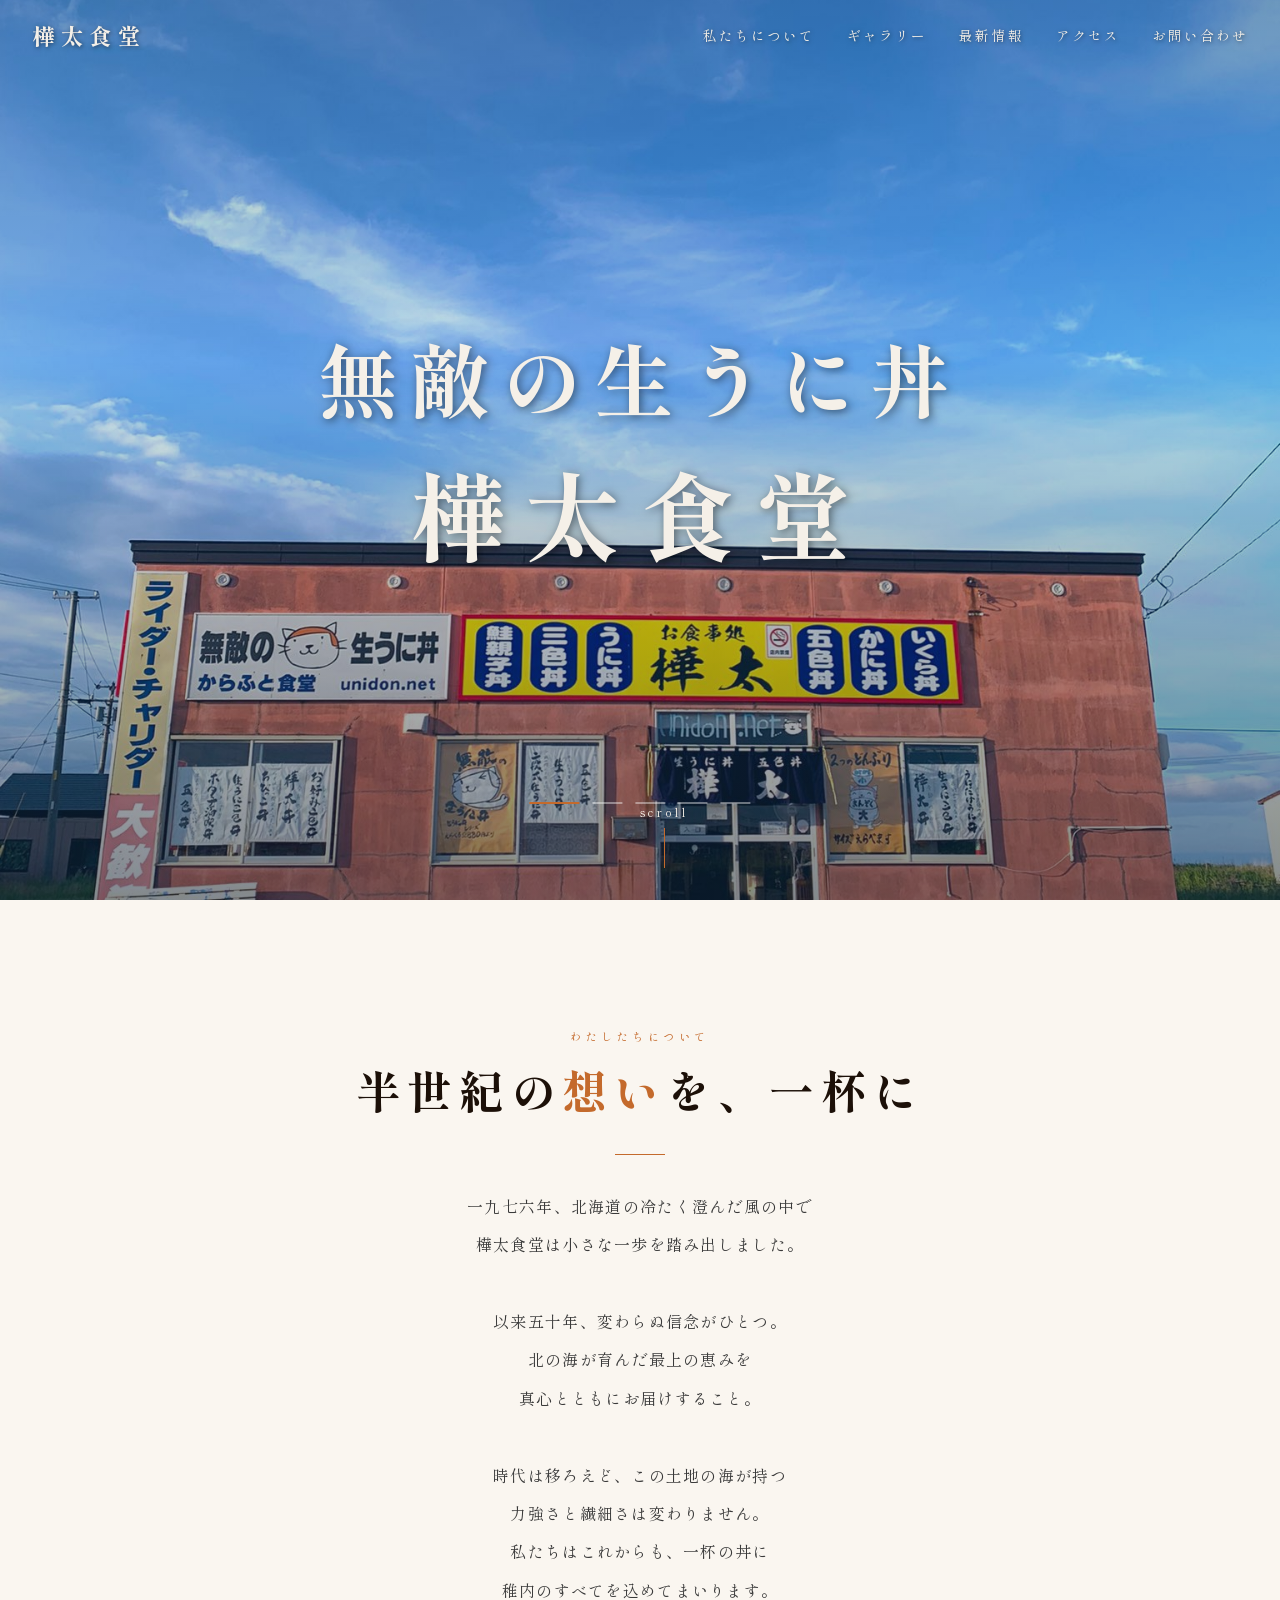
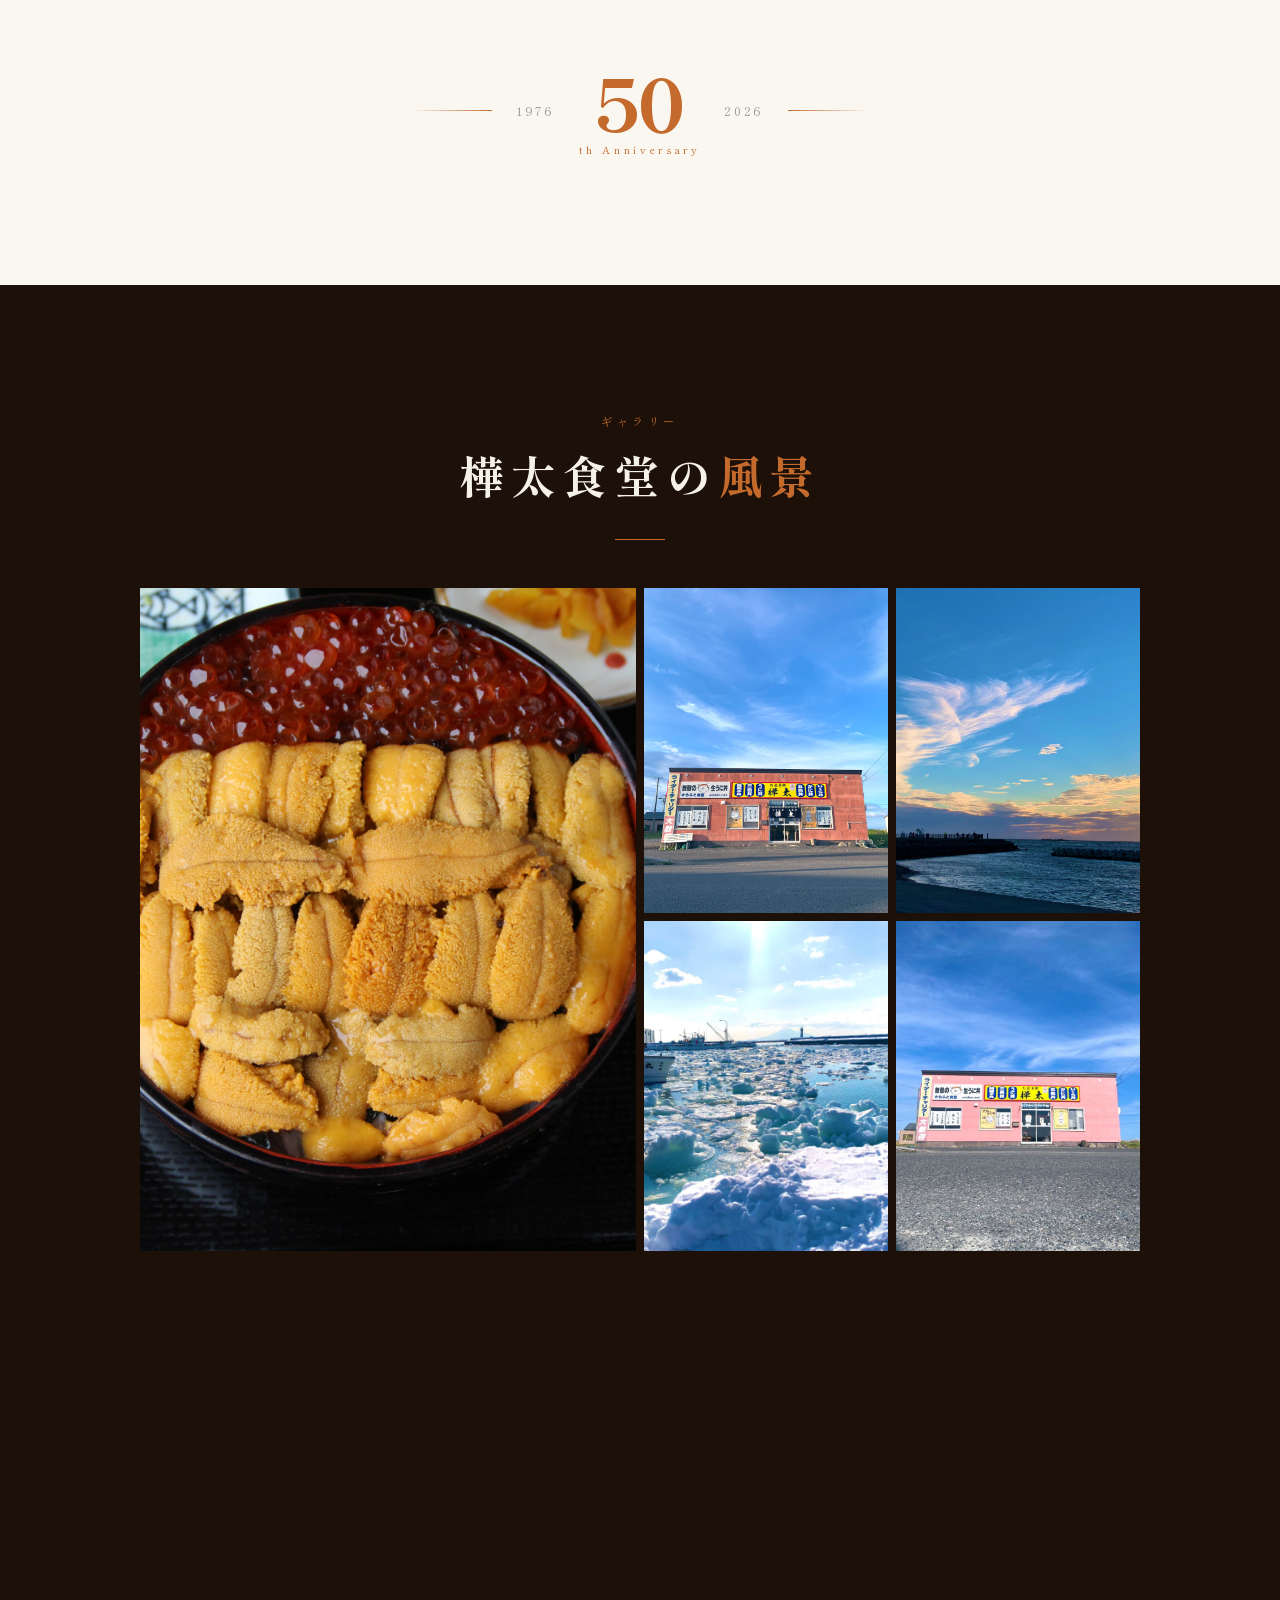
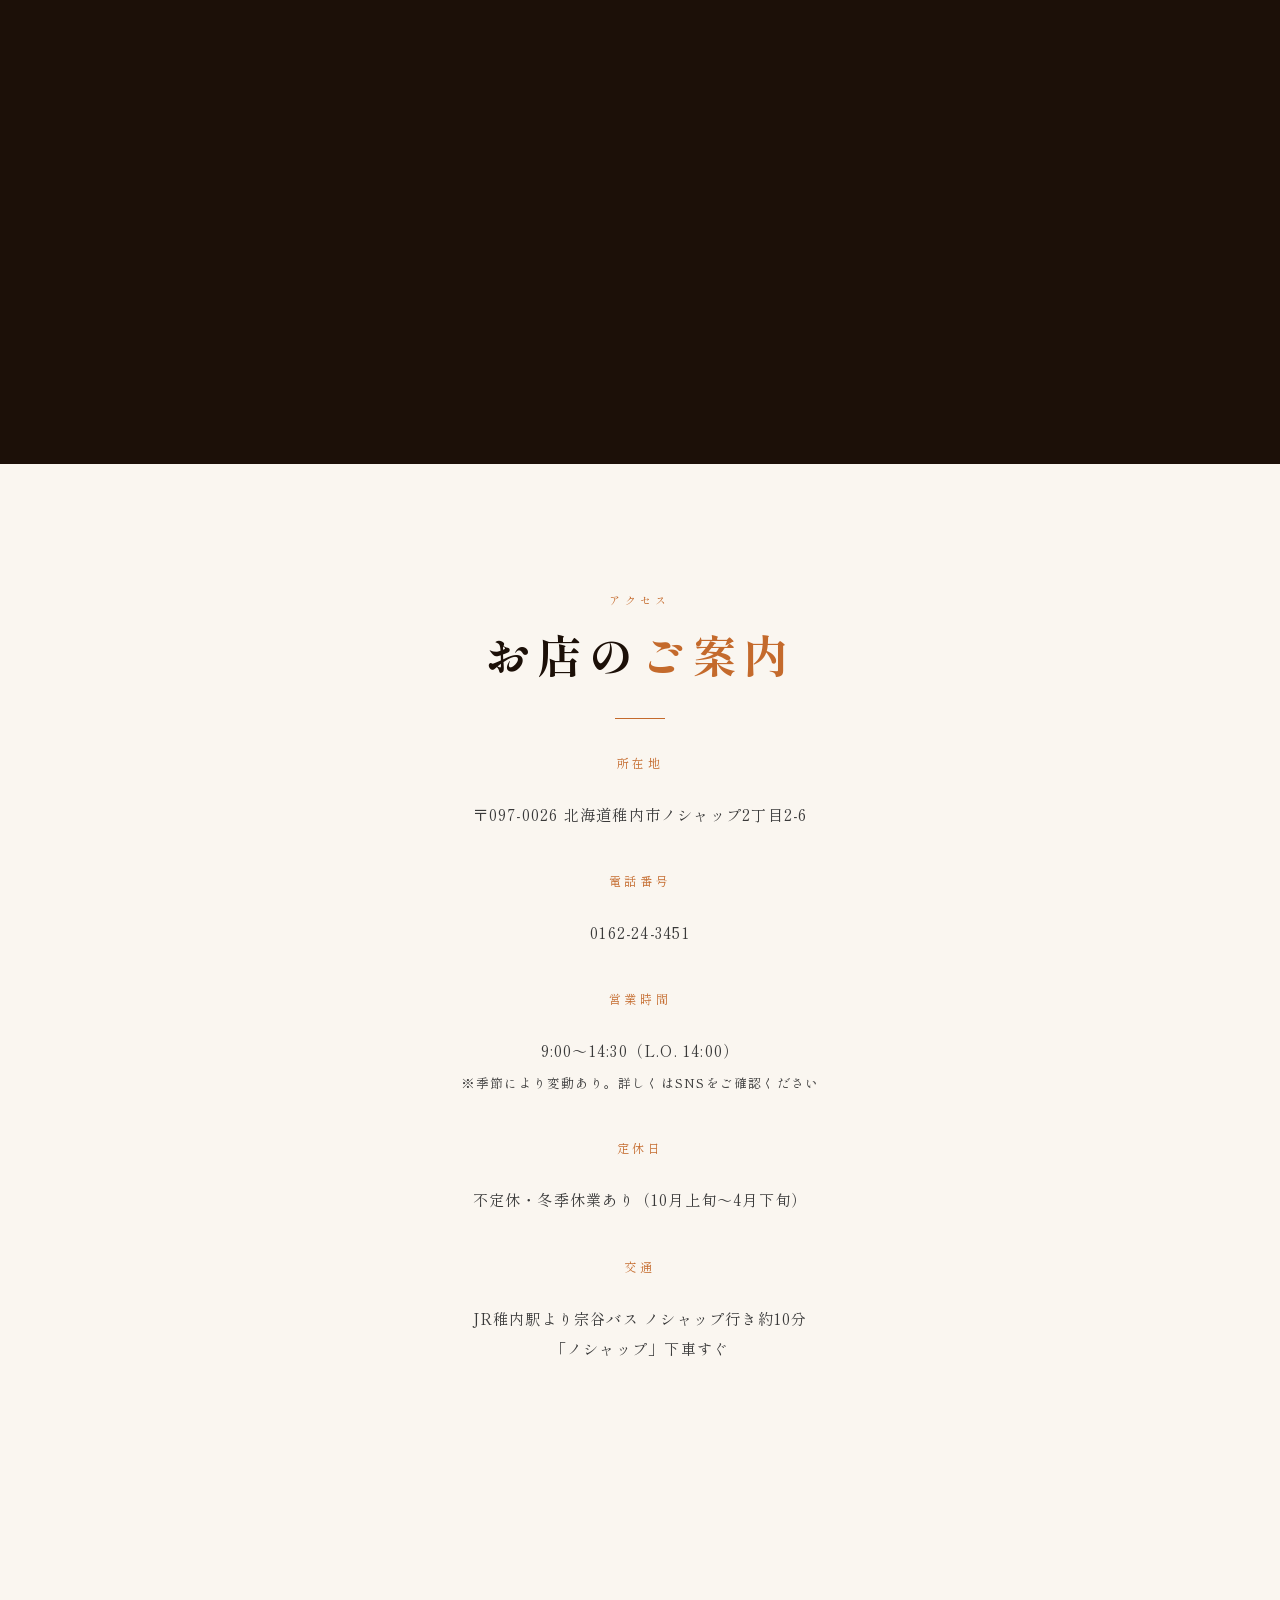
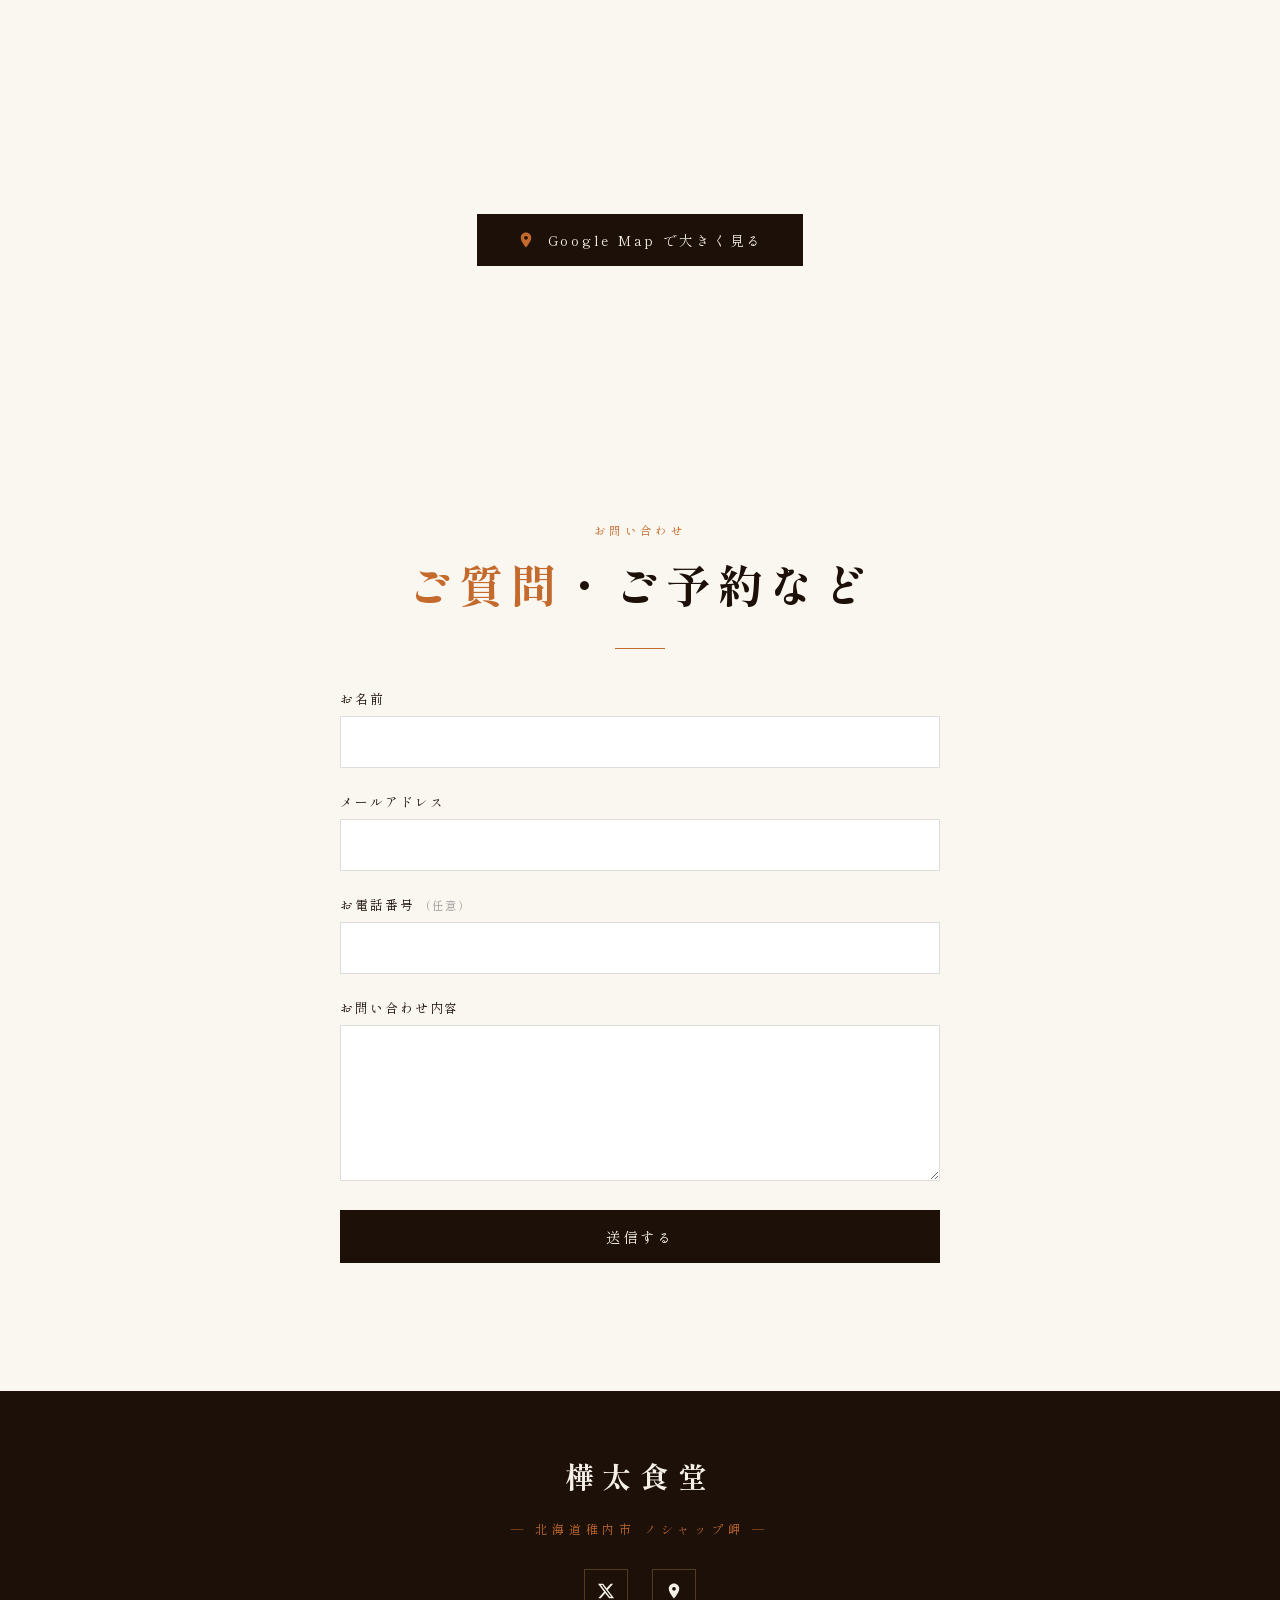
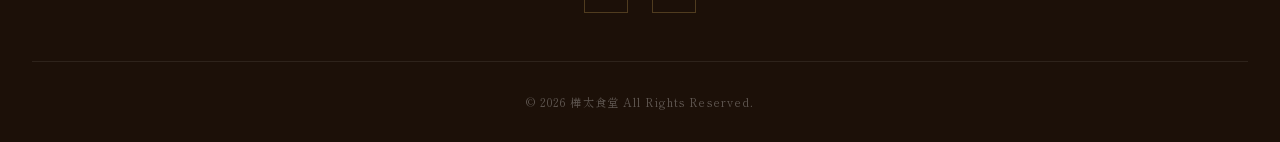
==== unidon.jpプロジェクト/index.html @ 6aa72f04 "Update unidon.jp X follow button and thank you text" ====
<!DOCTYPE html>
<html lang="ja">
<head>
  <!-- Google tag (gtag.js) -->
  <script async src="https://www.googletagmanager.com/gtag/js?id=G-KKCC5715LR"></script>
  <script>
    window.dataLayer = window.dataLayer || [];
    function gtag(){dataLayer.push(arguments);}
    gtag('js', new Date());
    gtag('config', 'G-KKCC5715LR');
  </script>
  <meta charset="UTF-8">
  <meta name="viewport" content="width=device-width, initial-scale=1.0">
  <title>樺太食堂 | 北海道の海鮮丼 - 創業50周年</title>
  <meta name="description" content="北海道・樺太食堂。創業50周年を迎えた海鮮丼の名店。新鮮な北の幸をお届けします。">
  <link rel="preconnect" href="https://fonts.googleapis.com">
  <link rel="preconnect" href="https://fonts.gstatic.com" crossorigin>
  <link href="https://fonts.googleapis.com/css2?family=Noto+Serif+JP:wght@400;700;900&family=Shippori+Mincho:wght@400;700;800&display=swap" rel="stylesheet">
  <style>
    *, *::before, *::after {
      margin: 0;
      padding: 0;
      box-sizing: border-box;
    }

    :root {
      --color-deep: #1c1008;
      --color-navy: #3d2813;
      --color-gold: #c46a2c;
      --color-gold-light: #e0956a;
      --color-white: #f5f0e8;
      --color-cream: #faf6f0;
      --font-serif: 'Shippori Mincho', 'Noto Serif JP', serif;
    }

    html {
      scroll-behavior: smooth;
    }

    body {
      font-family: var(--font-serif);
      background: var(--color-cream);
      color: var(--color-deep);
      overflow-x: hidden;
    }

    /* ── Header ── */
    header {
      position: fixed;
      top: 0;
      left: 0;
      width: 100%;
      z-index: 100;
      padding: 1.2rem 2rem;
      display: flex;
      justify-content: space-between;
      align-items: center;
      transition: background 0.5s, padding 0.5s;
    }

    header.scrolled {
      background: rgba(10, 22, 40, 0.95);
      padding: 0.8rem 2rem;
      backdrop-filter: blur(10px);
    }

    .header-logo {
      font-size: 1.4rem;
      font-weight: 700;
      color: var(--color-white);
      letter-spacing: 0.3em;
      text-shadow: 1px 1px 4px rgba(0,0,0,0.5);
    }

    nav {
      display: flex;
      gap: 2rem;
    }

    nav a {
      color: var(--color-white);
      text-decoration: none;
      font-size: 0.85rem;
      letter-spacing: 0.15em;
      position: relative;
      text-shadow: 1px 1px 4px rgba(0,0,0,0.5);
      transition: color 0.3s;
    }

    nav a::after {
      content: '';
      position: absolute;
      bottom: -4px;
      left: 0;
      width: 0;
      height: 1px;
      background: var(--color-gold);
      transition: width 0.3s;
    }

    nav a:hover::after {
      width: 100%;
    }

    nav a:hover {
      color: var(--color-gold-light);
    }

    /* ── Hero Slider ── */
    .hero {
      position: relative;
      width: 100%;
      height: 100vh;
      overflow: hidden;
    }

    .slider {
      position: absolute;
      inset: 0;
    }

    .slide {
      position: absolute;
      inset: 0;
      opacity: 0;
      transition: opacity 1.5s ease-in-out, transform 8s ease-out;
      transform: scale(1.08);
    }

    .slide.active {
      opacity: 1;
      transform: scale(1);
    }

    .slide img {
      width: 100%;
      height: 100%;
      object-fit: cover;
    }

    .slide-overlay {
      position: absolute;
      inset: 0;
      background: linear-gradient(
        to bottom,
        rgba(10, 22, 40, 0.3) 0%,
        rgba(10, 22, 40, 0.1) 40%,
        rgba(10, 22, 40, 0.5) 100%
      );
    }

    .hero-content {
      position: absolute;
      inset: 0;
      display: flex;
      flex-direction: column;
      justify-content: center;
      align-items: center;
      text-align: center;
      z-index: 10;
      color: var(--color-white);
    }

    .hero-catch {
      font-size: clamp(2.5rem, 7vw, 5rem);
      font-weight: 900;
      letter-spacing: 0.15em;
      color: var(--color-white);
      text-shadow: 2px 2px 10px rgba(0,0,0,0.5);
      margin-bottom: 0.5rem;
      opacity: 0;
      animation: fadeUp 1s 0.5s forwards;
    }

    .hero-title {
      font-size: clamp(3rem, 8vw, 6rem);
      font-weight: 900;
      letter-spacing: 0.2em;
      text-shadow: 2px 2px 10px rgba(0,0,0,0.5);
      opacity: 0;
      animation: fadeUp 1s 0.8s forwards;
    }

    .hero-scroll {
      position: absolute;
      bottom: 2rem;
      left: 50%;
      transform: translateX(-50%);
      z-index: 10;
      display: flex;
      flex-direction: column;
      align-items: center;
      gap: 0.5rem;
      color: var(--color-white);
      font-size: 0.7rem;
      letter-spacing: 0.3em;
      opacity: 0;
      animation: fadeUp 1s 1.5s forwards;
    }

    .hero-scroll .line {
      width: 1px;
      height: 40px;
      background: var(--color-gold);
      animation: scrollLine 2s infinite;
    }

    @keyframes scrollLine {
      0% { transform: scaleY(0); transform-origin: top; }
      50% { transform: scaleY(1); transform-origin: top; }
      51% { transform: scaleY(1); transform-origin: bottom; }
      100% { transform: scaleY(0); transform-origin: bottom; }
    }

    @keyframes fadeUp {
      from { opacity: 0; transform: translateY(20px); }
      to { opacity: 1; transform: translateY(0); }
    }

    /* Slider indicators */
    .slider-indicators {
      position: absolute;
      bottom: 6rem;
      left: 50%;
      transform: translateX(-50%);
      z-index: 10;
      display: flex;
      gap: 0.8rem;
    }

    .slider-indicators button {
      width: 30px;
      height: 2px;
      background: rgba(255,255,255,0.4);
      border: none;
      cursor: pointer;
      transition: background 0.3s, width 0.3s;
    }

    .slider-indicators button.active {
      background: var(--color-gold);
      width: 50px;
    }

    /* ── Sections Common ── */
    section {
      padding: 6rem 2rem;
    }

    .section-label {
      font-size: 0.7rem;
      letter-spacing: 0.4em;
      color: var(--color-gold);
      margin-bottom: 0.8rem;
    }

    .section-title {
      font-size: clamp(1.8rem, 4vw, 2.8rem);
      font-weight: 800;
      letter-spacing: 0.15em;
      margin-bottom: 2rem;
      color: var(--color-deep);
    }

    .section-title .accent {
      color: var(--color-gold);
    }

    .gold-line {
      width: 50px;
      height: 1px;
      background: var(--color-gold);
      margin-bottom: 2rem;
    }

    /* ── About ── */
    .about {
      background: var(--color-cream);
      max-width: 900px;
      margin: 0 auto;
      text-align: center;
      padding: 8rem 2rem;
    }

    .about .gold-line {
      margin: 0 auto 2rem;
    }

    .about-text {
      font-size: 1rem;
      line-height: 2.4;
      color: #3a3a3a;
      letter-spacing: 0.08em;
    }

    .anniversary {
      display: flex;
      align-items: center;
      justify-content: center;
      gap: 1.5rem;
      margin-top: 3.5rem;
    }

    .anniversary-line {
      flex: 1;
      max-width: 80px;
      height: 1px;
      background: linear-gradient(to right, transparent, var(--color-gold));
    }

    .anniversary-line:last-child {
      background: linear-gradient(to left, transparent, var(--color-gold));
    }

    .anniversary-center {
      display: flex;
      flex-direction: column;
      align-items: center;
    }

    .anniversary-number {
      font-size: 4.5rem;
      font-weight: 900;
      color: var(--color-gold);
      line-height: 1;
      letter-spacing: -0.02em;
    }

    .anniversary-label {
      font-size: 0.65rem;
      letter-spacing: 0.35em;
      color: var(--color-gold);
      margin-top: 0.3rem;
    }

    .anniversary-year-start,
    .anniversary-year-end {
      font-size: 0.8rem;
      letter-spacing: 0.2em;
      color: #999;
    }

    /* ── Gallery ── */
    .gallery {
      background: var(--color-deep);
      padding: 8rem 2rem;
    }

    .gallery-header {
      text-align: center;
      max-width: 900px;
      margin: 0 auto 3rem;
    }

    .gallery .section-title {
      color: var(--color-white);
    }

    .gallery .gold-line {
      margin: 0 auto 2rem;
    }

    .gallery-grid {
      display: grid;
      grid-template-columns: repeat(4, 1fr);
      grid-template-rows: auto auto;
      gap: 0.5rem;
      max-width: 1000px;
      margin: 0 auto;
    }

    .gallery-item-large {
      grid-column: span 2;
      grid-row: span 2;
    }

    .gallery-item {
      overflow: hidden;
      position: relative;
    }

    .gallery-item img {
      width: 100%;
      height: 100%;
      object-fit: cover;
      display: block;
      transition: transform 0.6s ease;
    }

    .gallery-item:hover img {
      transform: scale(1.05);
    }

    @media (max-width: 768px) {
      .gallery-grid {
        grid-template-columns: repeat(2, 1fr);
        grid-template-rows: auto;
      }

      .gallery-item-large {
        grid-column: span 2;
        grid-row: span 1;
      }
    }

    /* ── SNS ── */
    .sns {
      background: var(--color-deep);
      color: var(--color-white);
      padding: 8rem 2rem;
    }

    .sns-inner {
      max-width: 600px;
      margin: 0 auto;
      text-align: center;
    }

    .sns .section-title {
      color: var(--color-white);
    }

    .sns .gold-line {
      margin: 0 auto 2rem;
    }

    .sns-text {
      font-size: 0.95rem;
      line-height: 2;
      color: rgba(245, 242, 235, 0.7);
      letter-spacing: 0.08em;
      margin-bottom: 2.5rem;
    }

    .twitter-embed {
      background: var(--color-cream);
      border-radius: 8px;
      padding: 1rem;
      max-width: 550px;
      max-height: 600px;
      overflow-y: auto;
      margin: 0 auto;
      min-height: 200px;
    }

    .twitter-loading {
      display: flex;
      flex-direction: column;
      align-items: center;
      justify-content: center;
      gap: 1rem;
      padding: 3rem 1rem;
      color: #999;
      font-size: 0.8rem;
      letter-spacing: 0.1em;
    }

    .loading-spinner {
      width: 24px;
      height: 24px;
      border: 2px solid #e0e0e0;
      border-top-color: var(--color-gold);
      border-radius: 50%;
      animation: spin 0.8s linear infinite;
    }

    @keyframes spin {
      to { transform: rotate(360deg); }
    }

    .sns-fallback-card {
      display: flex;
      flex-direction: column;
      align-items: center;
      gap: 0.8rem;
      padding: 3rem 2rem;
      text-decoration: none;
      color: var(--color-deep);
      transition: opacity 0.3s;
    }

    .sns-fallback-card:hover {
      opacity: 0.7;
    }

    .sns-fallback-icon svg {
      fill: var(--color-deep);
    }

    .sns-fallback-name {
      font-size: 1.2rem;
      font-weight: 700;
      letter-spacing: 0.1em;
    }

    .sns-fallback-handle {
      font-size: 0.85rem;
      color: var(--color-gold);
    }

    .sns-fallback-cta {
      margin-top: 0.5rem;
      font-size: 0.8rem;
      color: var(--color-gold);
      letter-spacing: 0.1em;
    }

    /* ── Access ── */
    .access {
      background: var(--color-cream);
      max-width: 900px;
      margin: 0 auto;
      text-align: center;
      padding: 8rem 2rem;
    }

    .access .gold-line {
      margin: 0 auto 2rem;
    }

    .access-info {
      display: grid;
      grid-template-columns: 1fr;
      gap: 1.5rem;
      margin-top: 2rem;
      font-size: 0.95rem;
      line-height: 2;
      color: #3a3a3a;
    }

    .access-info dt {
      color: var(--color-gold);
      font-size: 0.75rem;
      letter-spacing: 0.3em;
    }

    .access-info dd {
      margin-bottom: 1rem;
      letter-spacing: 0.08em;
    }

    .map-embed {
      margin-top: 2.5rem;
      max-width: 600px;
      margin-left: auto;
      margin-right: auto;
    }

    .map-button {
      display: inline-flex;
      align-items: center;
      gap: 0.8rem;
      margin-top: 2.5rem;
      padding: 1rem 2.5rem;
      background: var(--color-deep);
      color: var(--color-white);
      text-decoration: none;
      font-family: var(--font-serif);
      font-size: 0.85rem;
      letter-spacing: 0.2em;
      transition: background 0.3s, transform 0.3s;
    }

    .map-button:hover {
      background: var(--color-navy);
      transform: translateY(-2px);
    }

    /* ── Contact ── */
    .contact {
      background: var(--color-cream);
      padding: 8rem 2rem;
    }

    .contact-inner {
      max-width: 600px;
      margin: 0 auto;
      text-align: center;
    }

    .contact .gold-line {
      margin: 0 auto 2.5rem;
    }

    .thankyou-banner {
      display: none;
      margin-bottom: 2rem;
      padding: 1.2rem 1rem;
      background: #fff7e9;
      border: 1px solid #f3cf8c;
      color: #5a3a10;
      font-size: 0.9rem;
      line-height: 1.8;
      letter-spacing: 0.05em;
    }

    .thankyou-banner.visible {
      display: block;
    }

    .contact-form {
      text-align: left;
    }

    .form-group {
      margin-bottom: 1.5rem;
    }

    .form-group label {
      display: block;
      font-size: 0.8rem;
      letter-spacing: 0.15em;
      color: var(--color-deep);
      margin-bottom: 0.5rem;
    }

    .form-group .optional {
      font-size: 0.7rem;
      color: #999;
      margin-left: 0.3rem;
    }

    .form-group input,
    .form-group textarea {
      width: 100%;
      padding: 0.9rem 1rem;
      font-family: var(--font-serif);
      font-size: 0.9rem;
      border: 1px solid #ddd;
      background: #fff;
      color: var(--color-deep);
      transition: border-color 0.3s;
      letter-spacing: 0.05em;
    }

    .form-group input:focus,
    .form-group textarea:focus {
      outline: none;
      border-color: var(--color-gold);
    }

    .form-group textarea {
      resize: vertical;
    }

    .form-submit {
      display: block;
      width: 100%;
      padding: 1rem;
      margin-top: 0.5rem;
      background: var(--color-deep);
      color: var(--color-white);
      border: none;
      font-family: var(--font-serif);
      font-size: 0.9rem;
      letter-spacing: 0.2em;
      cursor: pointer;
      transition: background 0.3s, transform 0.3s;
    }

    .form-submit:hover {
      background: var(--color-navy);
      transform: translateY(-2px);
    }

    .map-button svg {
      width: 18px;
      height: 18px;
      fill: var(--color-gold);
    }

    /* ── Footer ── */
    footer {
      background: var(--color-deep);
      color: var(--color-white);
      padding: 4rem 2rem 2rem;
      text-align: center;
    }

    .footer-logo {
      font-size: 1.8rem;
      font-weight: 900;
      letter-spacing: 0.3em;
      margin-bottom: 1.5rem;
    }

    .footer-tagline {
      font-size: 0.75rem;
      color: var(--color-gold);
      letter-spacing: 0.4em;
      margin-bottom: 2rem;
    }

    .footer-social {
      display: flex;
      justify-content: center;
      gap: 1.5rem;
      margin-bottom: 3rem;
    }

    .footer-social a {
      display: flex;
      align-items: center;
      justify-content: center;
      width: 44px;
      height: 44px;
      border: 1px solid rgba(197, 162, 85, 0.3);
      color: var(--color-white);
      text-decoration: none;
      transition: border-color 0.3s, background 0.3s;
    }

    .footer-social a:hover {
      border-color: var(--color-gold);
      background: rgba(197, 162, 85, 0.1);
    }

    .footer-social a svg {
      width: 18px;
      height: 18px;
      fill: var(--color-white);
    }

    .footer-bottom {
      padding-top: 2rem;
      border-top: 1px solid rgba(255,255,255,0.08);
      font-size: 0.7rem;
      color: rgba(255,255,255,0.3);
      letter-spacing: 0.1em;
    }

    /* ── Scroll Animations ── */
    .reveal {
      opacity: 0;
      transform: translateY(30px);
      transition: opacity 0.8s, transform 0.8s;
    }

    .reveal.visible {
      opacity: 1;
      transform: translateY(0);
    }

    /* ── Responsive ── */
    @media (max-width: 768px) {
      header {
        padding: 1rem;
      }

      nav {
        gap: 1rem;
      }

      nav a {
        font-size: 0.75rem;
      }

      .header-logo {
        font-size: 1rem;
      }

      section {
        padding: 4rem 1.5rem;
      }

      .about, .access {
        padding: 5rem 1.5rem;
      }

      .philosophy-features {
        grid-template-columns: 1fr;
      }

      .anniversary {
        gap: 1rem;
      }

      .anniversary-number {
        font-size: 3.5rem;
      }

      .anniversary-line {
        max-width: 40px;
      }
    }
  </style>
</head>
<body>

  <!-- Header -->
  <header id="header">
    <div class="header-logo">樺太食堂</div>
    <nav>
      <a href="#about">私たちについて</a>
      <a href="#gallery">ギャラリー</a>
      <a href="#sns">最新情報</a>
      <a href="#access">アクセス</a>
      <a href="#contact">お問い合わせ</a>
    </nav>
  </header>

  <!-- Hero Slider -->
  <section class="hero" id="top">
    <div class="slider" id="slider">
      <div class="slide active">
        <img src="images/GYNGeQLakAMuPA7.jpeg" alt="樺太食堂 外観">
        <div class="slide-overlay"></div>
      </div>
      <div class="slide">
        <img src="images/IMG_2449.JPG" alt="うにいくら丼">
        <div class="slide-overlay"></div>
      </div>
      <div class="slide">
        <img src="images/FpoilsfaIAAhc6d.jpeg" alt="北海道の港 流氷">
        <div class="slide-overlay"></div>
      </div>
      <div class="slide">
        <img src="images/GXMLRFraEAAdRz7.jpeg" alt="利尻富士と夕焼けの海">
        <div class="slide-overlay"></div>
      </div>
      <div class="slide">
        <img src="images/S__8282147.jpg" alt="樺太食堂 外観">
        <div class="slide-overlay"></div>
      </div>
    </div>

    <div class="hero-content">
      <p class="hero-catch">無敵の生うに丼</p>
      <h1 class="hero-title">樺太食堂</h1>
    </div>

    <div class="slider-indicators" id="indicators">
      <button class="active" data-index="0"></button>
      <button data-index="1"></button>
      <button data-index="2"></button>
      <button data-index="3"></button>
      <button data-index="4"></button>
    </div>

    <div class="hero-scroll">
      <span>scroll</span>
      <div class="line"></div>
    </div>
  </section>

  <!-- About -->
  <section class="about" id="about">
    <div class="reveal">
      <p class="section-label">わたしたちについて</p>
      <h2 class="section-title">半世紀の<span class="accent">想い</span>を、一杯に</h2>
      <div class="gold-line"></div>
      <p class="about-text">
        一九七六年、北海道の冷たく澄んだ風の中で<br>
        樺太食堂は小さな一歩を踏み出しました。<br><br>
        以来五十年、変わらぬ信念がひとつ。<br>
        北の海が育んだ最上の恵みを<br>
        真心とともにお届けすること。<br><br>
        時代は移ろえど、この土地の海が持つ<br>
        力強さと繊細さは変わりません。<br>
        私たちはこれからも、一杯の丼に<br>
        稚内のすべてを込めてまいります。
      </p>
      <div class="anniversary">
        <div class="anniversary-line"></div>
        <span class="anniversary-year-start">1976</span>
        <div class="anniversary-center">
          <span class="anniversary-number">50</span>
          <span class="anniversary-label">th Anniversary</span>
        </div>
        <span class="anniversary-year-end">2026</span>
        <div class="anniversary-line"></div>
      </div>
    </div>
  </section>

  <!-- Gallery -->
  <section class="gallery" id="gallery">
    <div class="reveal">
      <div class="gallery-header">
        <p class="section-label">ギャラリー</p>
        <h2 class="section-title">樺太食堂の<span class="accent">風景</span></h2>
        <div class="gold-line"></div>
      </div>
      <div class="gallery-grid">
        <div class="gallery-item gallery-item-large">
          <img src="images/IMG_2449.JPG" alt="うにいくら丼" loading="lazy">
        </div>
        <div class="gallery-item">
          <img src="images/GYNGeQLakAMuPA7.jpeg" alt="樺太食堂 外観" loading="lazy">
        </div>
        <div class="gallery-item">
          <img src="images/GXMLRFraEAAdRz7.jpeg" alt="ノシャップ岬の夕焼け" loading="lazy">
        </div>
        <div class="gallery-item">
          <img src="images/FpoilsfaIAAhc6d.jpeg" alt="流氷の港" loading="lazy">
        </div>
        <div class="gallery-item">
          <img src="images/S__8282147.jpg" alt="樺太食堂 外観" loading="lazy">
        </div>
      </div>
    </div>
  </section>

  <!-- SNS -->
  <section class="sns" id="sns">
    <div class="sns-inner reveal">
      <p class="section-label">お知らせ</p>
      <h2 class="section-title">最新<span class="accent">情報</span></h2>
      <div class="gold-line"></div>
      <p class="sns-text">営業日や仕入れ状況など、最新のお知らせはこちらから。</p>
      <div class="twitter-embed" id="twitter-container">
        <a href="https://twitter.com/x?ref_src=twsrc%5Etfw"
           class="twitter-follow-button"
           data-show-count="false">
          Follow @x
        </a>
      </div>
    </div>
  </section>

  <!-- Access -->
  <section class="access" id="access">
    <div class="reveal">
      <p class="section-label">アクセス</p>
      <h2 class="section-title">お店の<span class="accent">ご案内</span></h2>
      <div class="gold-line"></div>
      <dl class="access-info">
        <dt>所在地</dt>
        <dd>〒097-0026 北海道稚内市ノシャップ2丁目2-6</dd>
        <dt>電話番号</dt>
        <dd>0162-24-3451</dd>
        <dt>営業時間</dt>
        <dd>9:00〜14:30（L.O. 14:00）<br><small>※季節により変動あり。詳しくはSNSをご確認ください</small></dd>
        <dt>定休日</dt>
        <dd>不定休・冬季休業あり（10月上旬〜4月下旬）</dd>
        <dt>交通</dt>
        <dd>JR稚内駅より宗谷バス ノシャップ行き約10分<br>「ノシャップ」下車すぐ</dd>
      </dl>
      <div class="map-embed">
        <iframe
          src="https://www.google.com/maps/embed?pb=!1m18!1m12!1m3!1d2843.5!2d141.6439039!3d45.4481739!2m3!1f0!2f0!3f0!3m2!1i1024!2i768!4f13.1!3m3!1m2!1s0x5f103d17a6c8deed%3A0x6f445058495481d3!2z5qi95aSq6aOf5aCC!5e0!3m2!1sja!2sjp!4v1700000000000!5m2!1sja!2sjp"
          width="100%"
          height="350"
          style="border:0; border-radius: 4px;"
          allowfullscreen=""
          loading="lazy"
          referrerpolicy="no-referrer-when-downgrade">
        </iframe>
      </div>
      <a href="https://www.google.co.jp/maps/place/%E6%A8%BA%E5%A4%AA%E9%A3%9F%E5%A0%82/@45.4481739,141.6439039,17z/data=!3m1!4b1!4m5!3m4!1s0x5f103d17a6c8deed:0x6f445058495481d3!8m2!3d45.4481702!4d141.6460979" target="_blank" rel="noopener noreferrer" class="map-button">
        <svg viewBox="0 0 24 24"><path d="M12 2C8.13 2 5 5.13 5 9c0 5.25 7 13 7 13s7-7.75 7-13c0-3.87-3.13-7-7-7zm0 9.5c-1.38 0-2.5-1.12-2.5-2.5s1.12-2.5 2.5-2.5 2.5 1.12 2.5 2.5-1.12 2.5-2.5 2.5z"/></svg>
        Google Map で大きく見る
      </a>
    </div>
  </section>

  <!-- Contact -->
  <section class="contact" id="contact">
    <div class="contact-inner reveal">
      <p class="section-label">お問い合わせ</p>
      <h2 class="section-title"><span class="accent">ご質問</span>・ご予約など</h2>
      <div class="gold-line"></div>
      <div id="thankyou-banner" class="thankyou-banner">
        お問い合わせありがとうございます。<br>
        内容を確認のうえ、数日以内に折り返しご連絡させていただきます。
      </div>
      <form action="https://formsubmit.co/25626c19aad6fff2bf638255290236c3" method="POST" class="contact-form">
        <!-- Formsubmit settings -->
        <input type="hidden" name="_cc" value="karafuto.info@unidon.jp">
        <input type="hidden" name="_subject" value="【樺太食堂HP】お問い合わせがありました">
        <input type="hidden" name="_captcha" value="true">
        <input type="hidden" name="_template" value="table">
        <input type="text" name="_honey" style="display:none">
        <input type="hidden" name="_next" value="https://unidon.jp/?sent=1">

        <div class="form-group">
          <label for="name">お名前</label>
          <input type="text" id="name" name="お名前" required>
        </div>
        <div class="form-group">
          <label for="email">メールアドレス</label>
          <input type="email" id="email" name="メールアドレス" required>
        </div>
        <div class="form-group">
          <label for="tel">お電話番号<span class="optional">（任意）</span></label>
          <input type="tel" id="tel" name="電話番号">
        </div>
        <div class="form-group">
          <label for="message">お問い合わせ内容</label>
          <textarea id="message" name="お問い合わせ内容" rows="6" required></textarea>
        </div>
        <button type="submit" class="form-submit">送信する</button>
      </form>
    </div>
  </section>

  <!-- Footer -->
  <footer>
    <div class="footer-logo">樺太食堂</div>
    <p class="footer-tagline">— 北海道稚内市 ノシャップ岬 —</p>
    <div class="footer-social">
      <!-- X (Twitter) -->
      <a href="https://x.com/karafuto_" target="_blank" rel="noopener noreferrer" aria-label="X (Twitter)">
        <svg viewBox="0 0 24 24"><path d="M18.244 2.25h3.308l-7.227 8.26 8.502 11.24H16.17l-5.214-6.817L4.99 21.75H1.68l7.73-8.835L1.254 2.25H8.08l4.713 6.231zm-1.161 17.52h1.833L7.084 4.126H5.117z"/></svg>
      </a>
      <!-- Google Maps -->
      <a href="https://www.google.co.jp/maps/place/%E6%A8%BA%E5%A4%AA%E9%A3%9F%E5%A0%82/@45.4481739,141.6439039,17z/data=!3m1!4b1!4m5!3m4!1s0x5f103d17a6c8deed:0x6f445058495481d3!8m2!3d45.4481702!4d141.6460979" target="_blank" rel="noopener noreferrer" aria-label="Google Maps">
        <svg viewBox="0 0 24 24"><path d="M12 2C8.13 2 5 5.13 5 9c0 5.25 7 13 7 13s7-7.75 7-13c0-3.87-3.13-7-7-7zm0 9.5c-1.38 0-2.5-1.12-2.5-2.5s1.12-2.5 2.5-2.5 2.5 1.12 2.5 2.5-1.12 2.5-2.5 2.5z"/></svg>
      </a>
    </div>
    <div class="footer-bottom">
      <p>&copy; 2026 樺太食堂 All Rights Reserved.</p>
    </div>
  </footer>

  <script async src="https://platform.twitter.com/widgets.js" charset="utf-8"></script>
  <script>
    // ── Twitter Widget with retry ──
    (function() {
      var maxRetries = 3;
      var attempt = 0;
      var fallback = document.getElementById('twitter-fallback');
      var loading = document.getElementById('twitter-loading');
      var container = document.getElementById('twitter-container');

      function hideLoading() {
        if (loading) loading.style.display = 'none';
      }

      function checkLoaded() {
        attempt++;
        var iframe = container.querySelector('iframe.twitter-timeline');
        if (iframe) {
          hideLoading();
          return;
        }
        if (attempt >= maxRetries) {
          hideLoading();
          if (fallback) fallback.style.display = 'block';
          var link = container.querySelector('a.twitter-timeline');
          if (link) link.style.display = 'none';
          return;
        }
        if (window.twttr && twttr.widgets) {
          twttr.widgets.load(container);
        }
        setTimeout(checkLoaded, 3000);
      }

      setTimeout(checkLoaded, 4000);
    })();

    // ── Slider ──
    const slides = document.querySelectorAll('.slide');
    const indicators = document.querySelectorAll('#indicators button');
    let current = 0;
    let interval;

    function goToSlide(index) {
      slides[current].classList.remove('active');
      indicators[current].classList.remove('active');
      current = index;
      slides[current].classList.add('active');
      indicators[current].classList.add('active');
    }

    function nextSlide() {
      goToSlide((current + 1) % slides.length);
    }

    function startAutoplay() {
      interval = setInterval(nextSlide, 5000);
    }

    indicators.forEach(btn => {
      btn.addEventListener('click', () => {
        clearInterval(interval);
        goToSlide(parseInt(btn.dataset.index));
        startAutoplay();
      });
    });

    startAutoplay();

    // ── Header scroll effect ──
    const header = document.getElementById('header');
    window.addEventListener('scroll', () => {
      if (window.scrollY > 80) {
        header.classList.add('scrolled');
      } else {
        header.classList.remove('scrolled');
      }
    });

    // ── Scroll reveal ──
    const reveals = document.querySelectorAll('.reveal');
    const observer = new IntersectionObserver((entries) => {
      entries.forEach(entry => {
        if (entry.isIntersecting) {
          entry.target.classList.add('visible');
        }
      });
    }, { threshold: 0.15 });

    reveals.forEach(el => observer.observe(el));

    // ── Show thank you banner when redirected after form submission ──
    (function() {
      try {
        var params = new URLSearchParams(window.location.search || "");
        if (params.get('sent') === '1') {
          var banner = document.getElementById('thankyou-banner');
          if (banner) {
            banner.classList.add('visible');
          }
          var contactSection = document.getElementById('contact');
          if (contactSection) {
            contactSection.scrollIntoView({ behavior: 'smooth' });
          }
        }
      } catch (e) {
        // fail silently
      }
    })();
  </script>

</body>
</html>
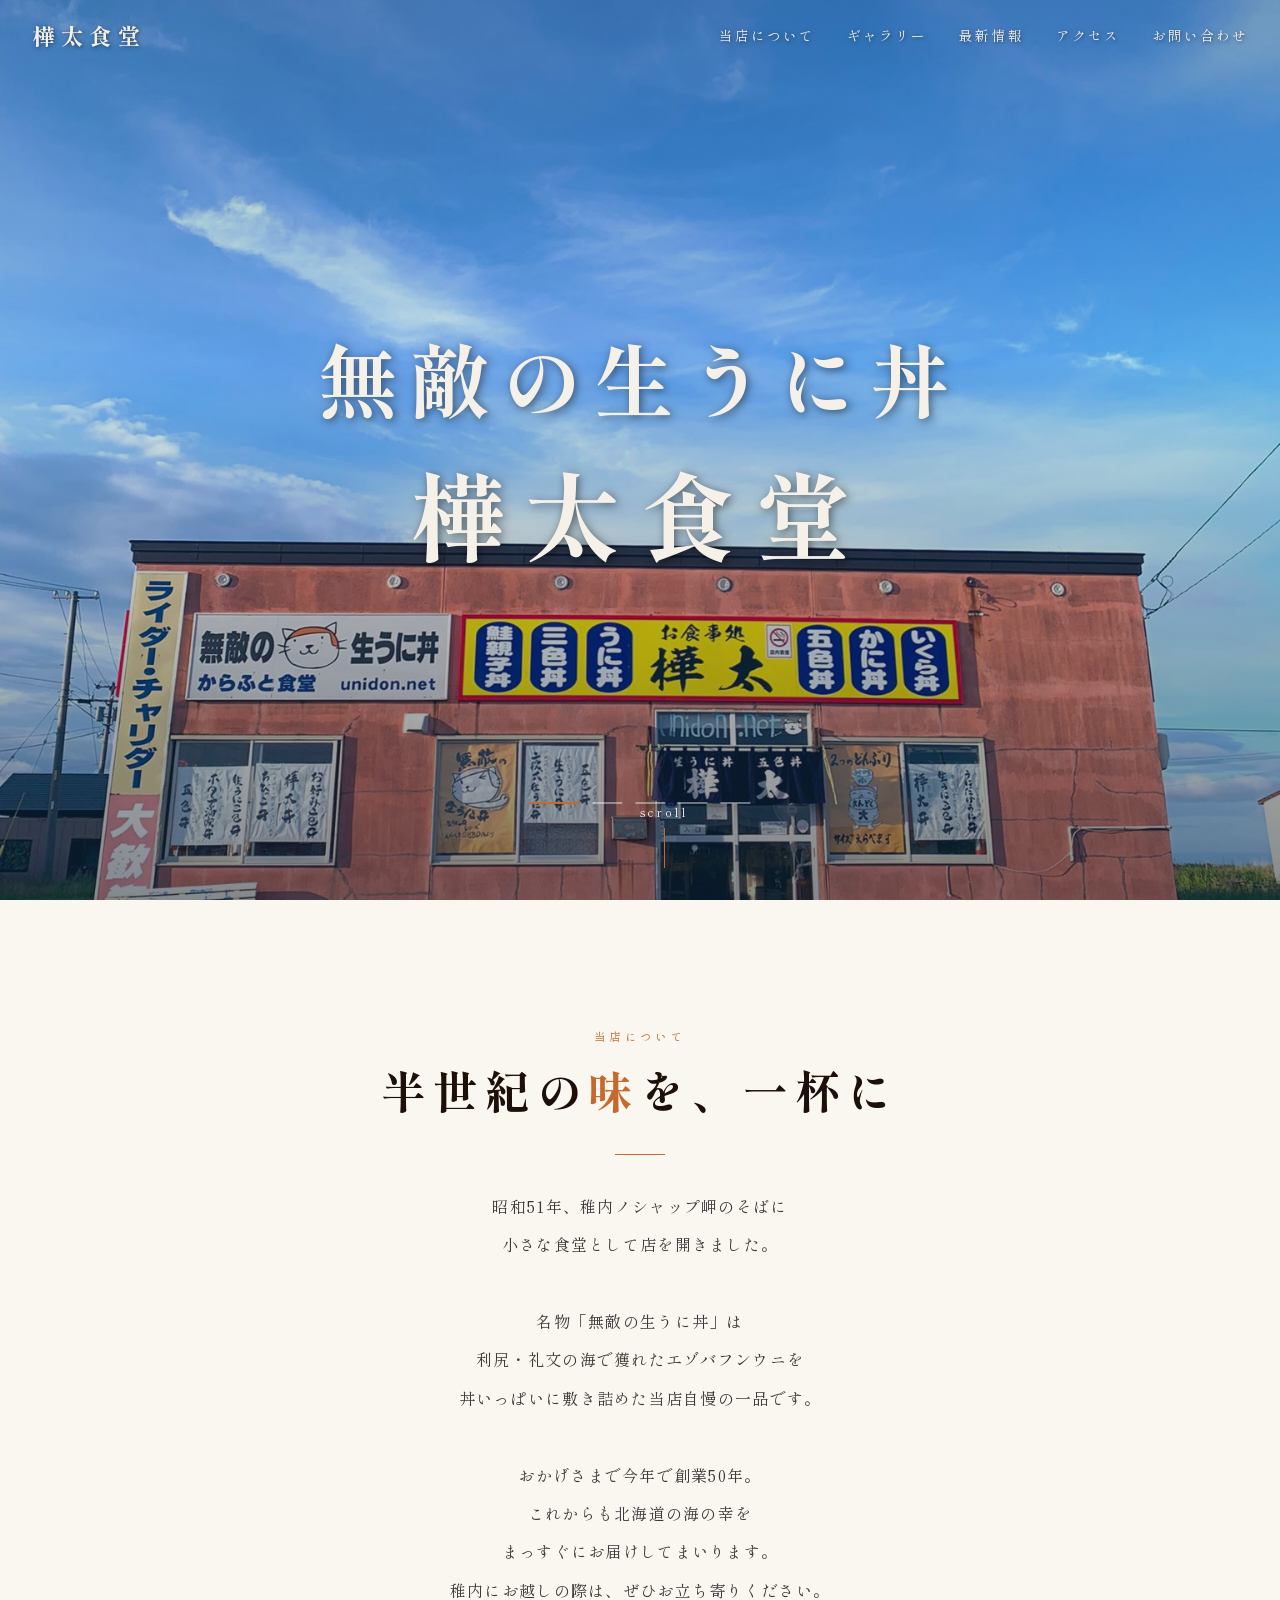
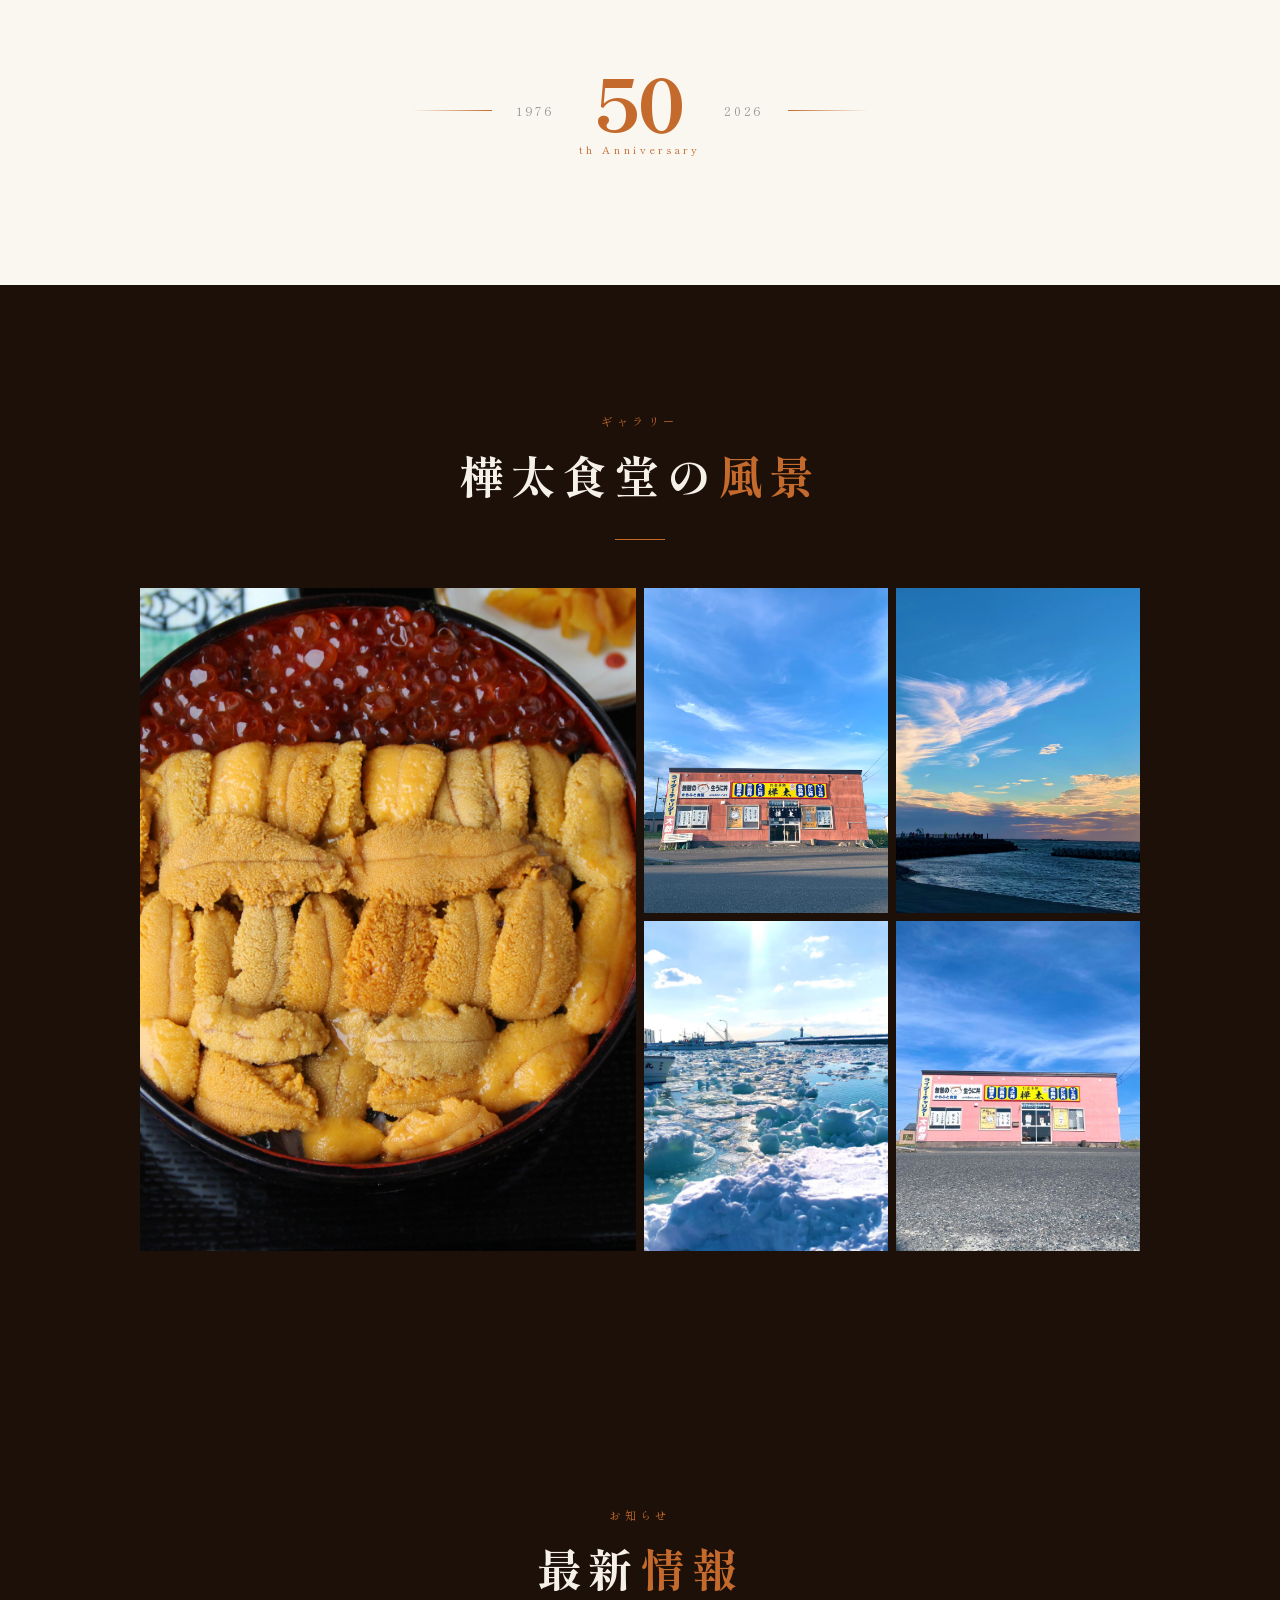
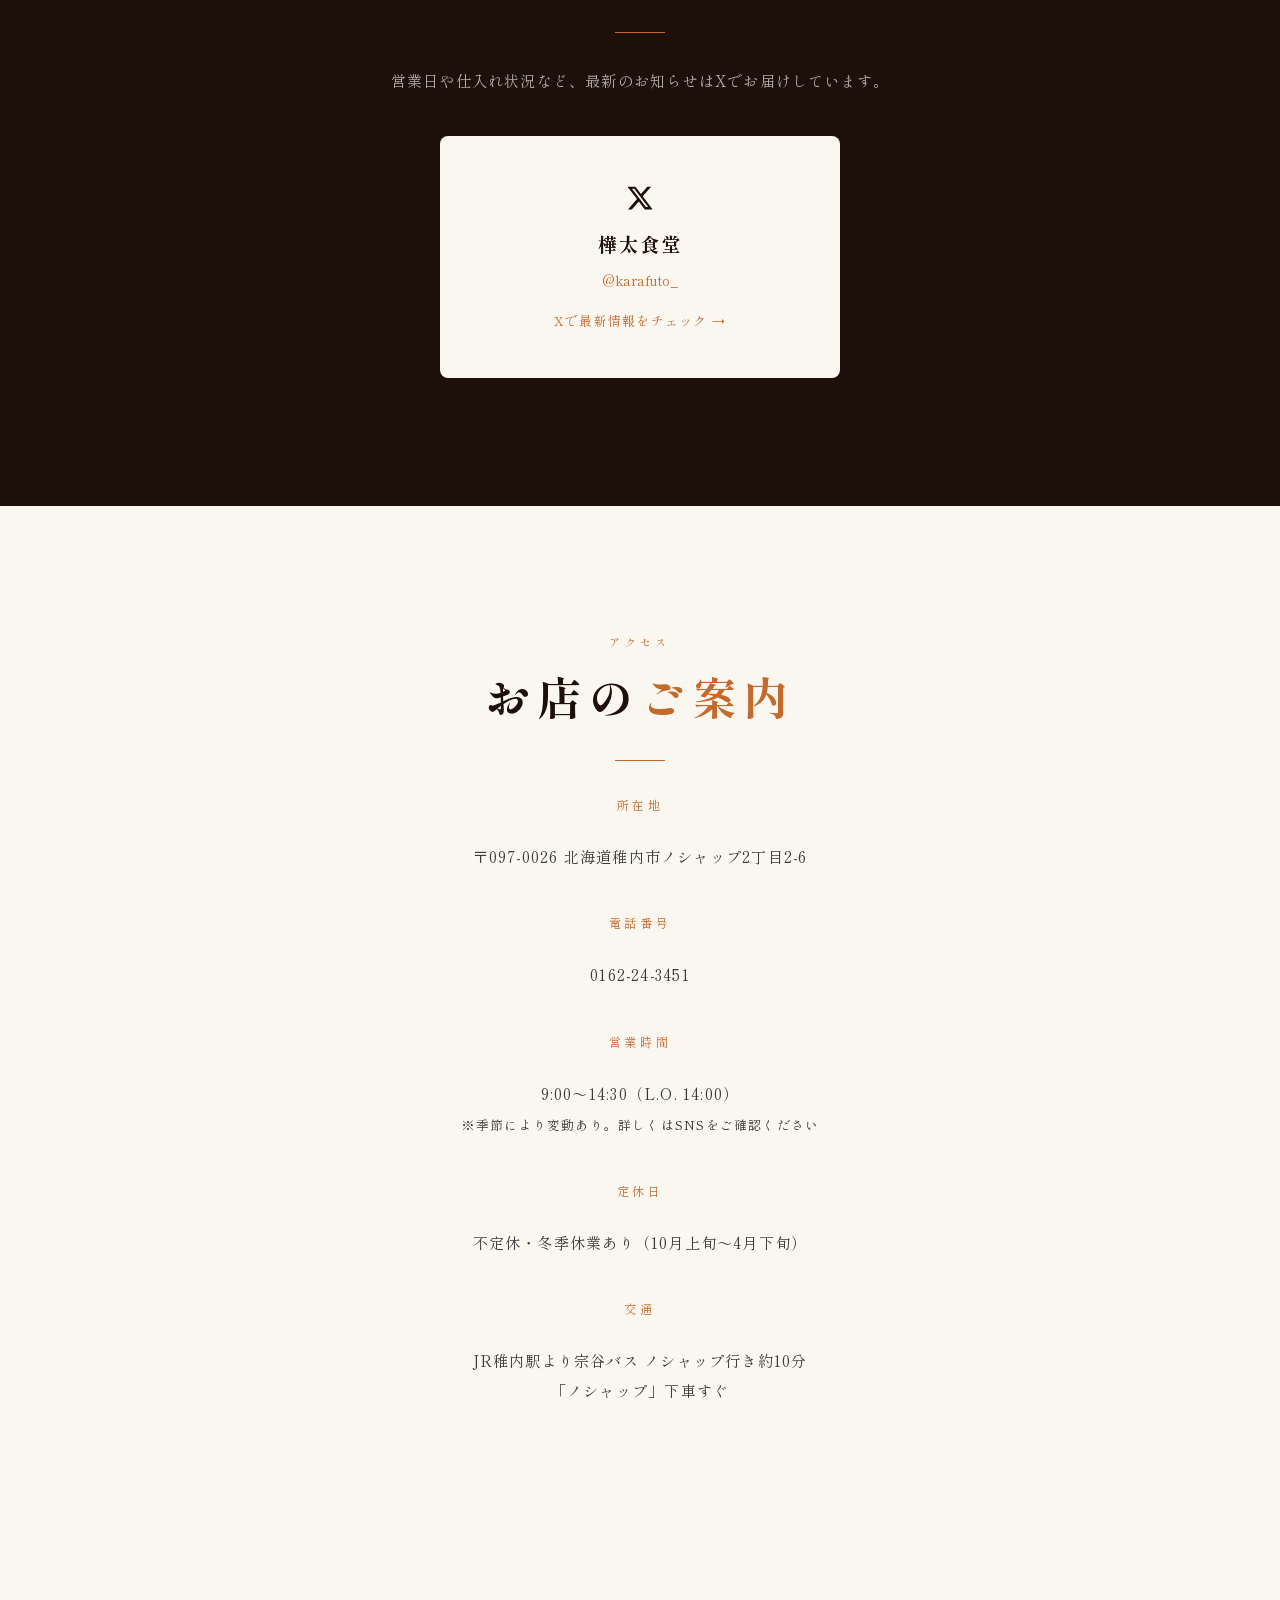
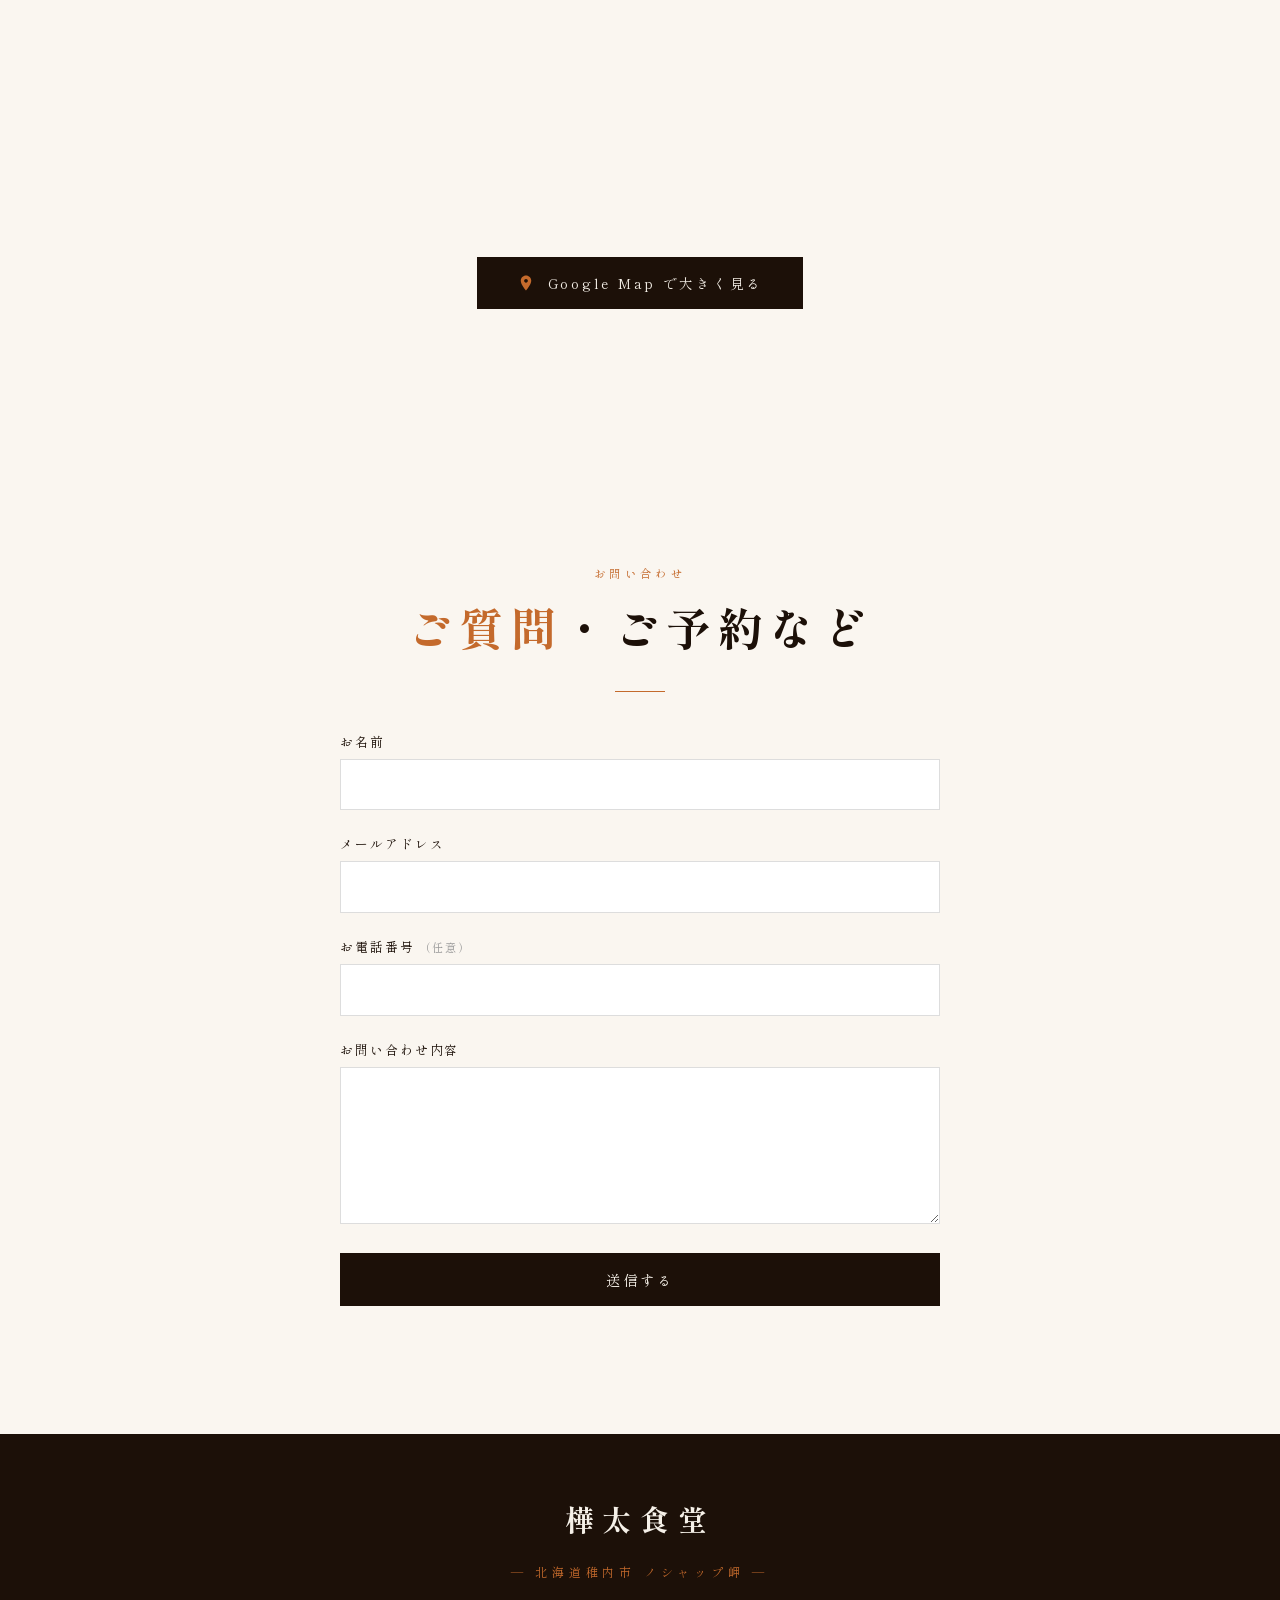
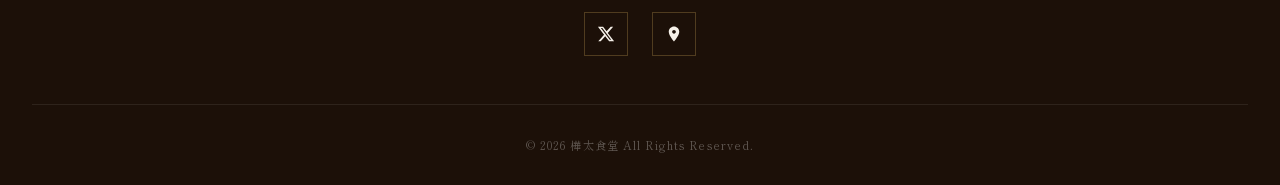
==== commit 4f599645: "X埋め込み軽量化・日本語テキスト改善 - widgets.js（重い外部スクリプト）を削除し静的リンクカードに置換 - Twitter リトライJS・ローディングCSS削除 - About文章をAI的" ====
--- a/unidon.jpプロジェクト/index.html
+++ b/unidon.jpプロジェクト/index.html
@@ -435,37 +435,8 @@
     .twitter-embed {
       background: var(--color-cream);
       border-radius: 8px;
-      padding: 1rem;
-      max-width: 550px;
-      max-height: 600px;
-      overflow-y: auto;
+      max-width: 400px;
       margin: 0 auto;
-      min-height: 200px;
-    }
-
-    .twitter-loading {
-      display: flex;
-      flex-direction: column;
-      align-items: center;
-      justify-content: center;
-      gap: 1rem;
-      padding: 3rem 1rem;
-      color: #999;
-      font-size: 0.8rem;
-      letter-spacing: 0.1em;
-    }
-
-    .loading-spinner {
-      width: 24px;
-      height: 24px;
-      border: 2px solid #e0e0e0;
-      border-top-color: var(--color-gold);
-      border-radius: 50%;
-      animation: spin 0.8s linear infinite;
-    }
-
-    @keyframes spin {
-      to { transform: rotate(360deg); }
     }
 
     .sns-fallback-card {
@@ -791,7 +762,7 @@
   <header id="header">
     <div class="header-logo">樺太食堂</div>
     <nav>
-      <a href="#about">私たちについて</a>
+      <a href="#about">当店について</a>
       <a href="#gallery">ギャラリー</a>
       <a href="#sns">最新情報</a>
       <a href="#access">アクセス</a>
@@ -846,19 +817,19 @@
   <!-- About -->
   <section class="about" id="about">
     <div class="reveal">
-      <p class="section-label">わたしたちについて</p>
-      <h2 class="section-title">半世紀の<span class="accent">想い</span>を、一杯に</h2>
+      <p class="section-label">当店について</p>
+      <h2 class="section-title">半世紀の<span class="accent">味</span>を、一杯に</h2>
       <div class="gold-line"></div>
       <p class="about-text">
-        一九七六年、北海道の冷たく澄んだ風の中で<br>
-        樺太食堂は小さな一歩を踏み出しました。<br><br>
-        以来五十年、変わらぬ信念がひとつ。<br>
-        北の海が育んだ最上の恵みを<br>
-        真心とともにお届けすること。<br><br>
-        時代は移ろえど、この土地の海が持つ<br>
-        力強さと繊細さは変わりません。<br>
-        私たちはこれからも、一杯の丼に<br>
-        稚内のすべてを込めてまいります。
+        昭和51年、稚内ノシャップ岬のそばに<br>
+        小さな食堂として店を開きました。<br><br>
+        名物「無敵の生うに丼」は<br>
+        利尻・礼文の海で獲れたエゾバフンウニを<br>
+        丼いっぱいに敷き詰めた当店自慢の一品です。<br><br>
+        おかげさまで今年で創業50年。<br>
+        これからも北海道の海の幸を<br>
+        まっすぐにお届けしてまいります。<br>
+        稚内にお越しの際は、ぜひお立ち寄りください。
       </p>
       <div class="anniversary">
         <div class="anniversary-line"></div>
@@ -907,12 +878,15 @@
       <p class="section-label">お知らせ</p>
       <h2 class="section-title">最新<span class="accent">情報</span></h2>
       <div class="gold-line"></div>
-      <p class="sns-text">営業日や仕入れ状況など、最新のお知らせはこちらから。</p>
+      <p class="sns-text">営業日や仕入れ状況など、最新のお知らせはXでお届けしています。</p>
       <div class="twitter-embed" id="twitter-container">
-        <a href="https://twitter.com/x?ref_src=twsrc%5Etfw"
-           class="twitter-follow-button"
-           data-show-count="false">
-          Follow @x
+        <a href="https://x.com/karafuto_" target="_blank" rel="noopener noreferrer" class="sns-fallback-card">
+          <div class="sns-fallback-icon">
+            <svg width="28" height="28" viewBox="0 0 24 24"><path d="M18.244 2.25h3.308l-7.227 8.26 8.502 11.24H16.17l-5.214-6.817L4.99 21.75H1.68l7.73-8.835L1.254 2.25H8.08l4.713 6.231zm-1.161 17.52h1.833L7.084 4.126H5.117z"/></svg>
+          </div>
+          <span class="sns-fallback-name">樺太食堂</span>
+          <span class="sns-fallback-handle">@karafuto_</span>
+          <span class="sns-fallback-cta">Xで最新情報をチェック →</span>
         </a>
       </div>
     </div>
@@ -1013,43 +987,7 @@
     </div>
   </footer>
 
-  <script async src="https://platform.twitter.com/widgets.js" charset="utf-8"></script>
   <script>
-    // ── Twitter Widget with retry ──
-    (function() {
-      var maxRetries = 3;
-      var attempt = 0;
-      var fallback = document.getElementById('twitter-fallback');
-      var loading = document.getElementById('twitter-loading');
-      var container = document.getElementById('twitter-container');
-
-      function hideLoading() {
-        if (loading) loading.style.display = 'none';
-      }
-
-      function checkLoaded() {
-        attempt++;
-        var iframe = container.querySelector('iframe.twitter-timeline');
-        if (iframe) {
-          hideLoading();
-          return;
-        }
-        if (attempt >= maxRetries) {
-          hideLoading();
-          if (fallback) fallback.style.display = 'block';
-          var link = container.querySelector('a.twitter-timeline');
-          if (link) link.style.display = 'none';
-          return;
-        }
-        if (window.twttr && twttr.widgets) {
-          twttr.widgets.load(container);
-        }
-        setTimeout(checkLoaded, 3000);
-      }
-
-      setTimeout(checkLoaded, 4000);
-    })();
-
     // ── Slider ──
     const slides = document.querySelectorAll('.slide');
     const indicators = document.querySelectorAll('#indicators button');
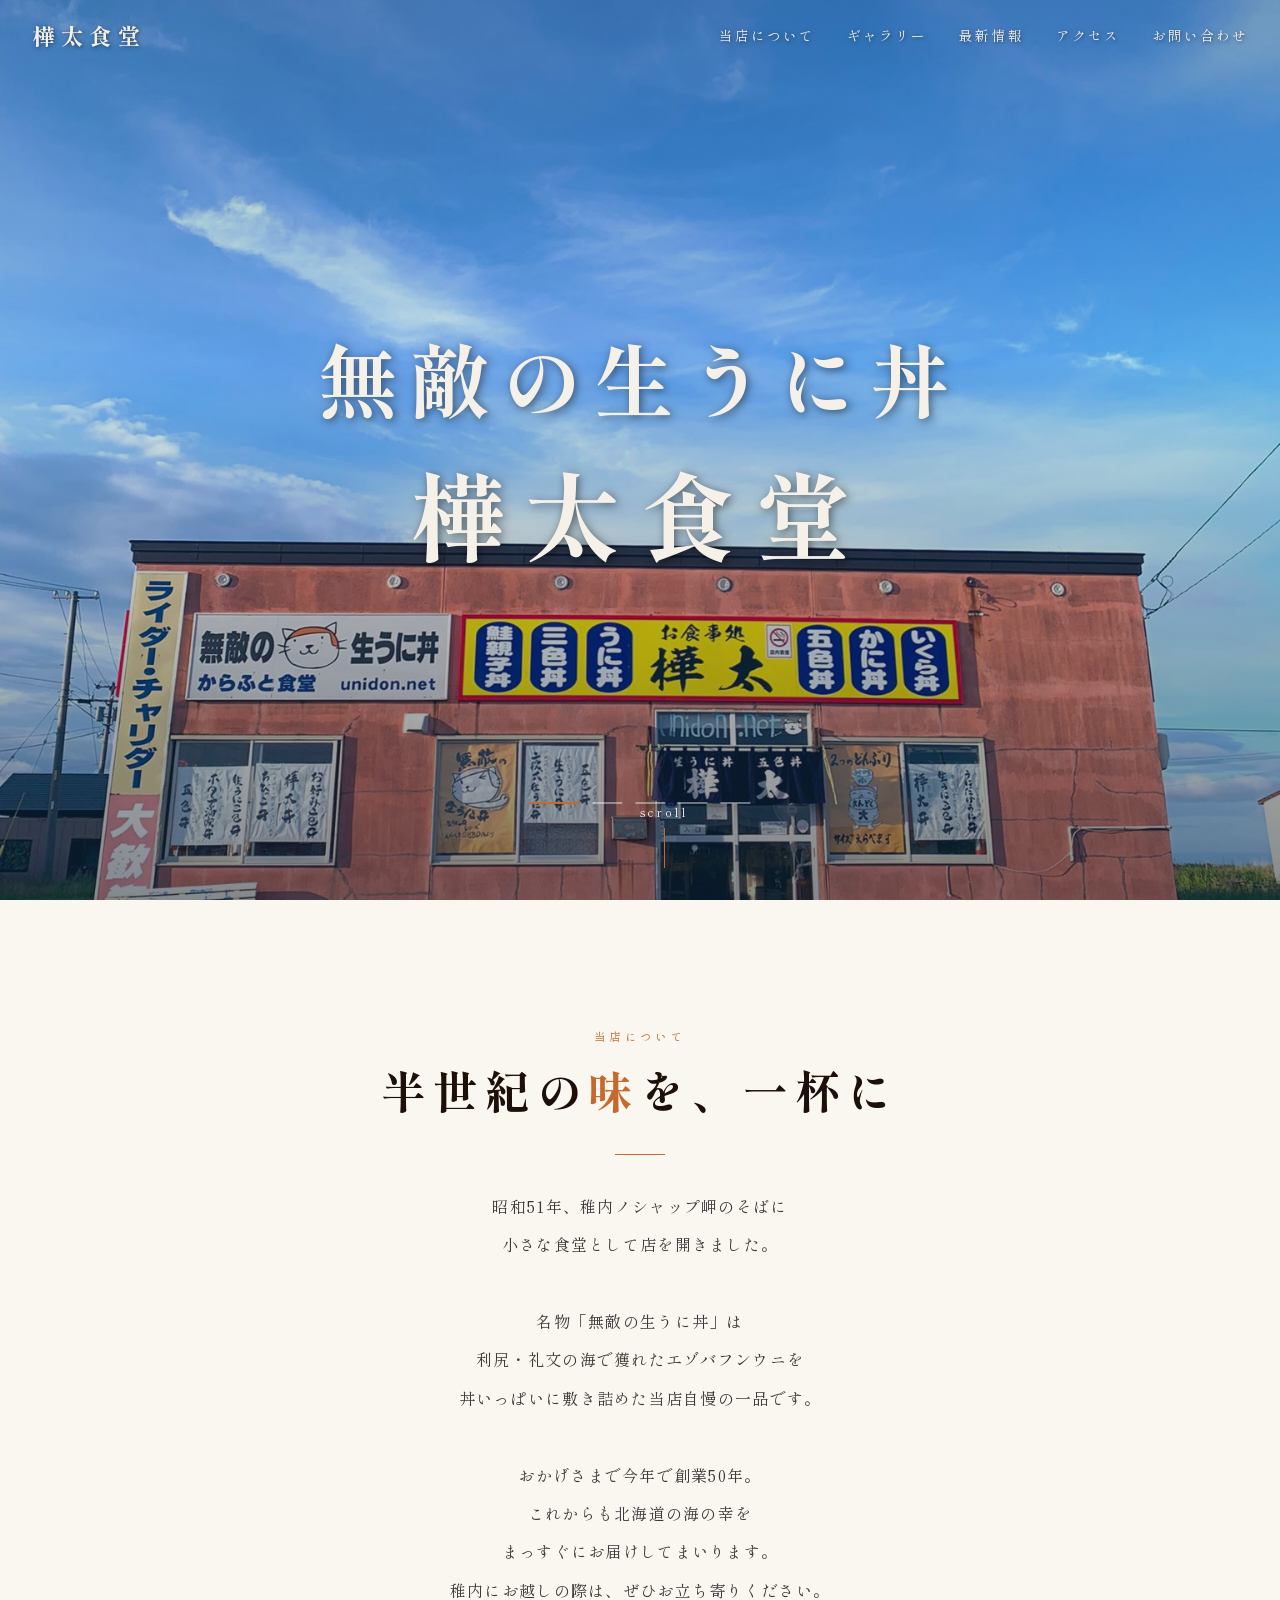
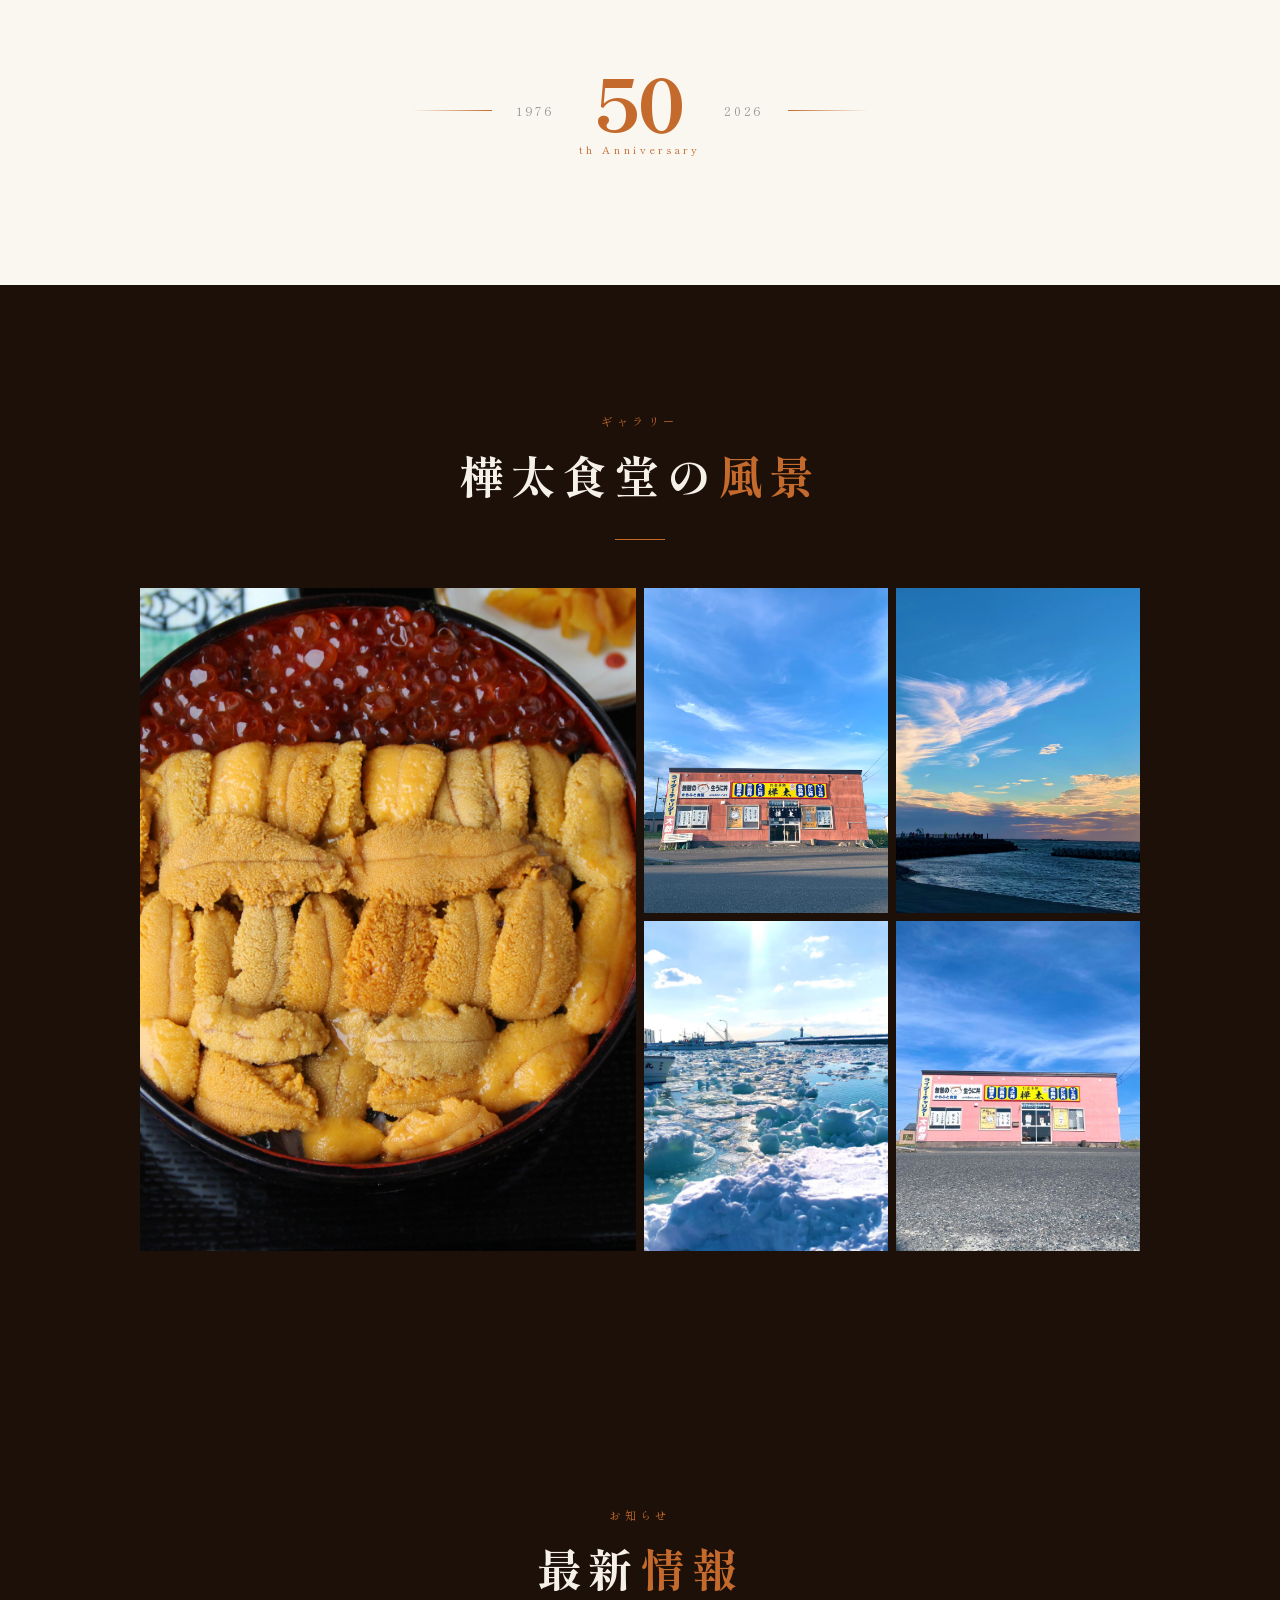
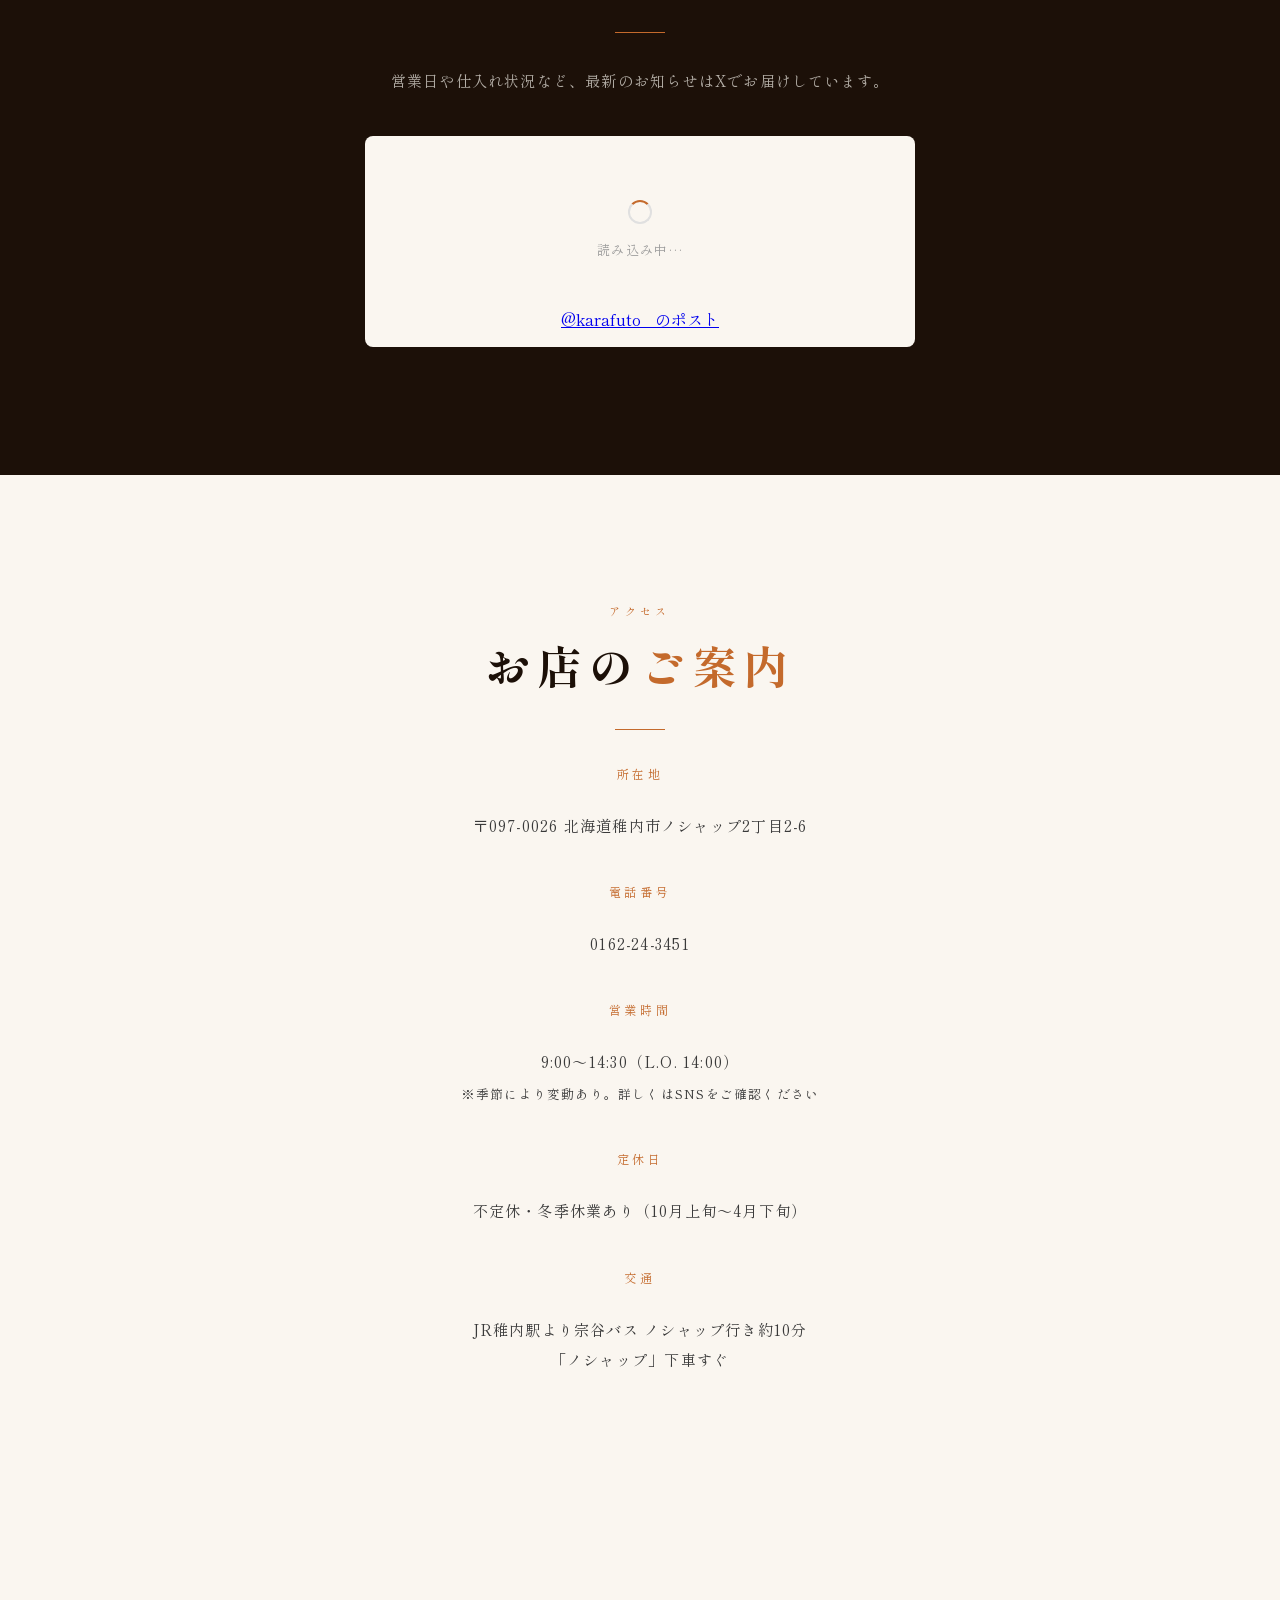
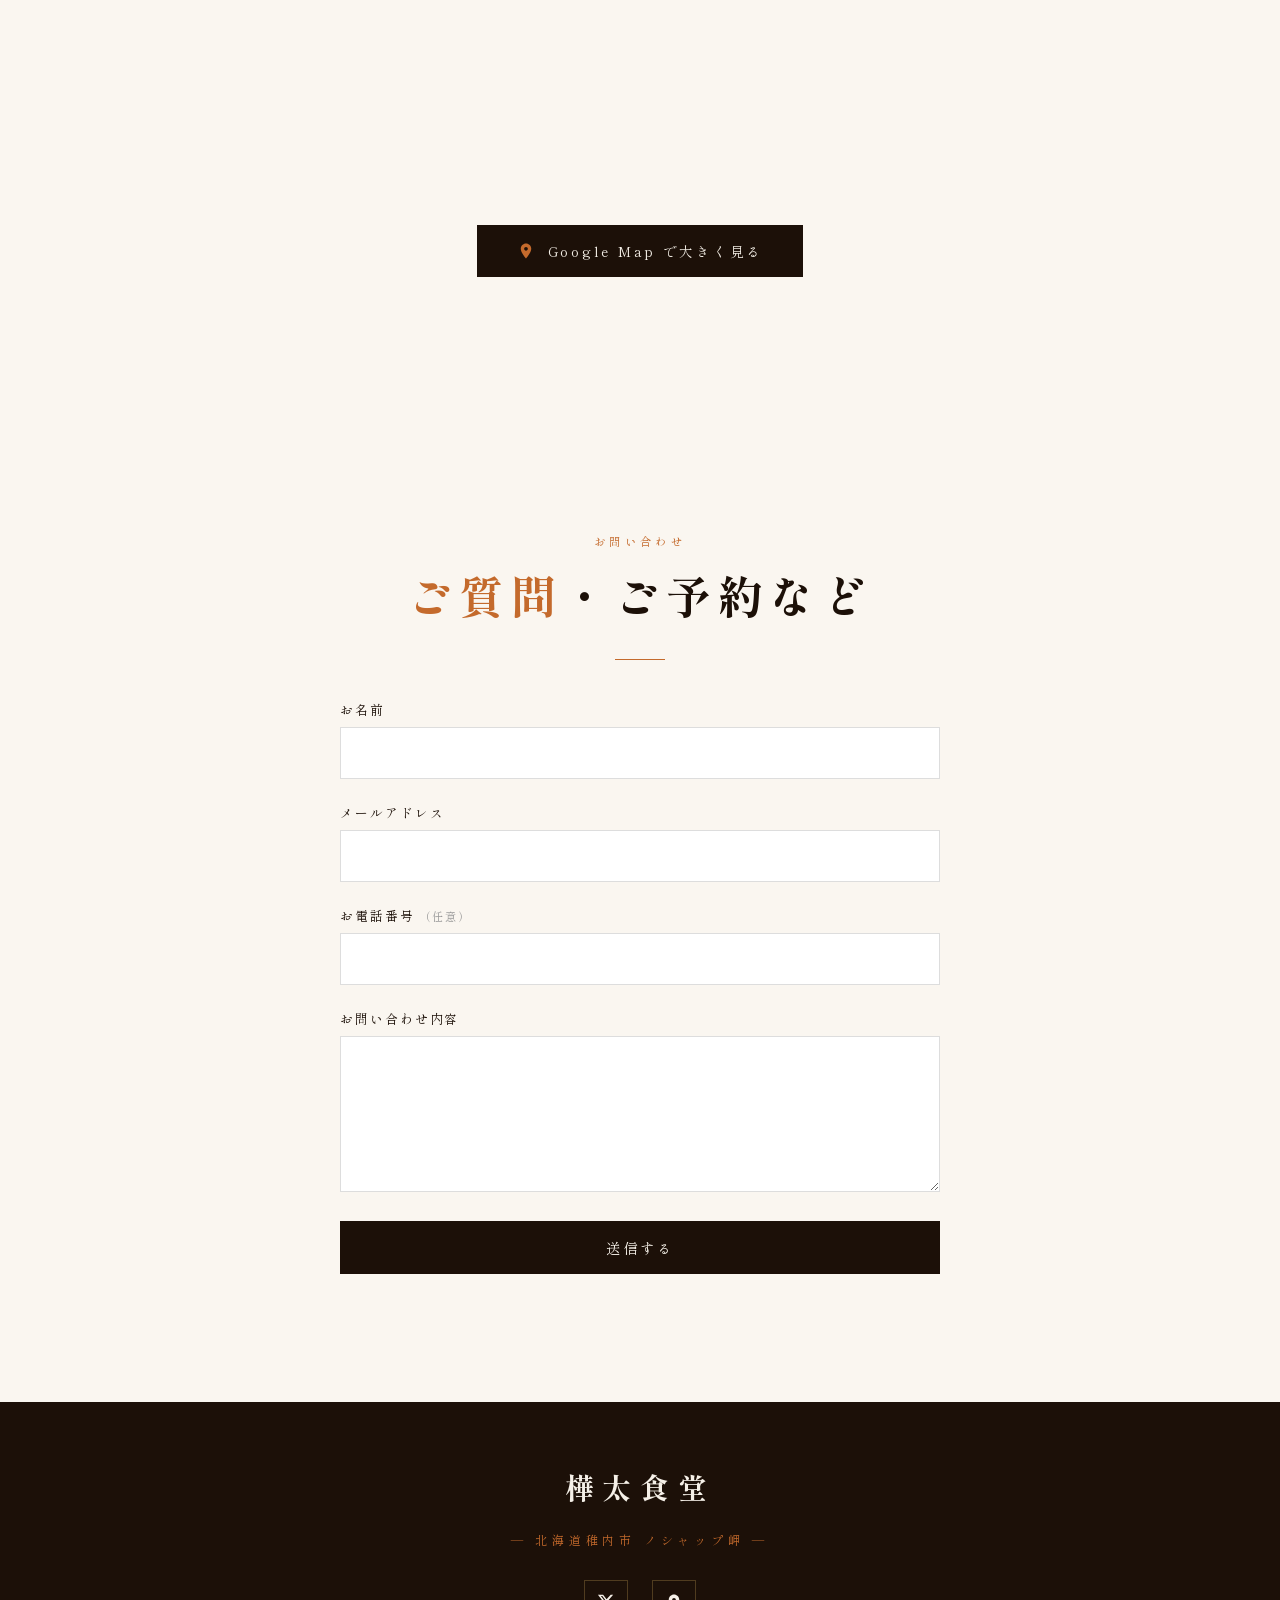
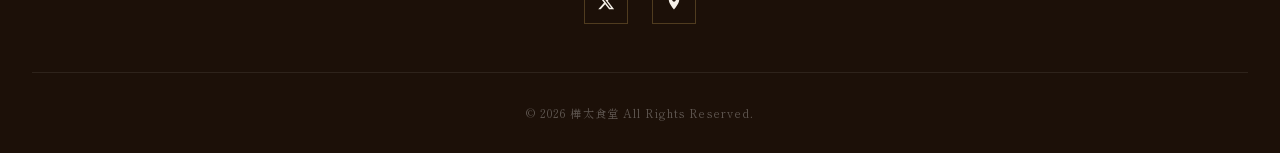
==== commit 9c03a0d4: "Xタイムラインを遅延読み込み方式で復活 - スクロールでSNSセクションが見えた時だけwidgets.jsを読み込む - ページ初期表示の速度を維持しつつタイムラインを表示 - 10秒で読み込めない場" ====
--- a/unidon.jpプロジェクト/index.html
+++ b/unidon.jpプロジェクト/index.html
@@ -435,8 +435,37 @@
     .twitter-embed {
       background: var(--color-cream);
       border-radius: 8px;
-      max-width: 400px;
+      padding: 1rem;
+      max-width: 550px;
+      max-height: 600px;
+      overflow-y: auto;
       margin: 0 auto;
+      min-height: 200px;
+    }
+
+    .twitter-loading {
+      display: flex;
+      flex-direction: column;
+      align-items: center;
+      justify-content: center;
+      gap: 1rem;
+      padding: 3rem 1rem;
+      color: #999;
+      font-size: 0.8rem;
+      letter-spacing: 0.1em;
+    }
+
+    .twitter-loading-spinner {
+      width: 24px;
+      height: 24px;
+      border: 2px solid #e0e0e0;
+      border-top-color: var(--color-gold);
+      border-radius: 50%;
+      animation: twitterSpin 0.8s linear infinite;
+    }
+
+    @keyframes twitterSpin {
+      to { transform: rotate(360deg); }
     }
 
     .sns-fallback-card {
@@ -880,14 +909,25 @@
       <div class="gold-line"></div>
       <p class="sns-text">営業日や仕入れ状況など、最新のお知らせはXでお届けしています。</p>
       <div class="twitter-embed" id="twitter-container">
-        <a href="https://x.com/karafuto_" target="_blank" rel="noopener noreferrer" class="sns-fallback-card">
-          <div class="sns-fallback-icon">
-            <svg width="28" height="28" viewBox="0 0 24 24"><path d="M18.244 2.25h3.308l-7.227 8.26 8.502 11.24H16.17l-5.214-6.817L4.99 21.75H1.68l7.73-8.835L1.254 2.25H8.08l4.713 6.231zm-1.161 17.52h1.833L7.084 4.126H5.117z"/></svg>
-          </div>
-          <span class="sns-fallback-name">樺太食堂</span>
-          <span class="sns-fallback-handle">@karafuto_</span>
-          <span class="sns-fallback-cta">Xで最新情報をチェック →</span>
-        </a>
+        <div class="twitter-loading" id="twitter-loading">
+          <div class="twitter-loading-spinner"></div>
+          <span>読み込み中…</span>
+        </div>
+        <a class="twitter-timeline"
+           data-height="500"
+           data-theme="light"
+           data-lang="ja"
+           href="https://twitter.com/karafuto_">@karafuto_ のポスト</a>
+        <div id="twitter-fallback" style="display:none;">
+          <a href="https://x.com/karafuto_" target="_blank" rel="noopener noreferrer" class="sns-fallback-card">
+            <div class="sns-fallback-icon">
+              <svg width="28" height="28" viewBox="0 0 24 24"><path d="M18.244 2.25h3.308l-7.227 8.26 8.502 11.24H16.17l-5.214-6.817L4.99 21.75H1.68l7.73-8.835L1.254 2.25H8.08l4.713 6.231zm-1.161 17.52h1.833L7.084 4.126H5.117z"/></svg>
+            </div>
+            <span class="sns-fallback-name">樺太食堂</span>
+            <span class="sns-fallback-handle">@karafuto_</span>
+            <span class="sns-fallback-cta">Xで最新情報をチェック →</span>
+          </a>
+        </div>
       </div>
     </div>
   </section>
@@ -1042,6 +1082,50 @@
 
     reveals.forEach(el => observer.observe(el));
 
+    // ── Xタイムライン遅延読み込み（スクロールで見えた時だけ読み込む） ──
+    (function() {
+      var snsSection = document.getElementById('sns');
+      var loaded = false;
+
+      var snsObserver = new IntersectionObserver(function(entries) {
+        if (entries[0].isIntersecting && !loaded) {
+          loaded = true;
+          snsObserver.disconnect();
+
+          var script = document.createElement('script');
+          script.src = 'https://platform.twitter.com/widgets.js';
+          script.charset = 'utf-8';
+          script.async = true;
+          document.body.appendChild(script);
+
+          // タイムライン読み込み完了チェック
+          var attempts = 0;
+          var check = setInterval(function() {
+            attempts++;
+            var container = document.getElementById('twitter-container');
+            var loading = document.getElementById('twitter-loading');
+            var fallback = document.getElementById('twitter-fallback');
+            var iframe = container && container.querySelector('iframe');
+
+            if (iframe) {
+              // タイムライン読み込み成功
+              clearInterval(check);
+              if (loading) loading.style.display = 'none';
+            } else if (attempts >= 10) {
+              // 10秒経っても読み込めなかった場合はフォールバック表示
+              clearInterval(check);
+              if (loading) loading.style.display = 'none';
+              if (fallback) fallback.style.display = 'block';
+              var timeline = container && container.querySelector('a.twitter-timeline');
+              if (timeline) timeline.style.display = 'none';
+            }
+          }, 1000);
+        }
+      }, { threshold: 0.1 });
+
+      if (snsSection) snsObserver.observe(snsSection);
+    })();
+
     // ── Show thank you banner when redirected after form submission ──
     (function() {
       try {
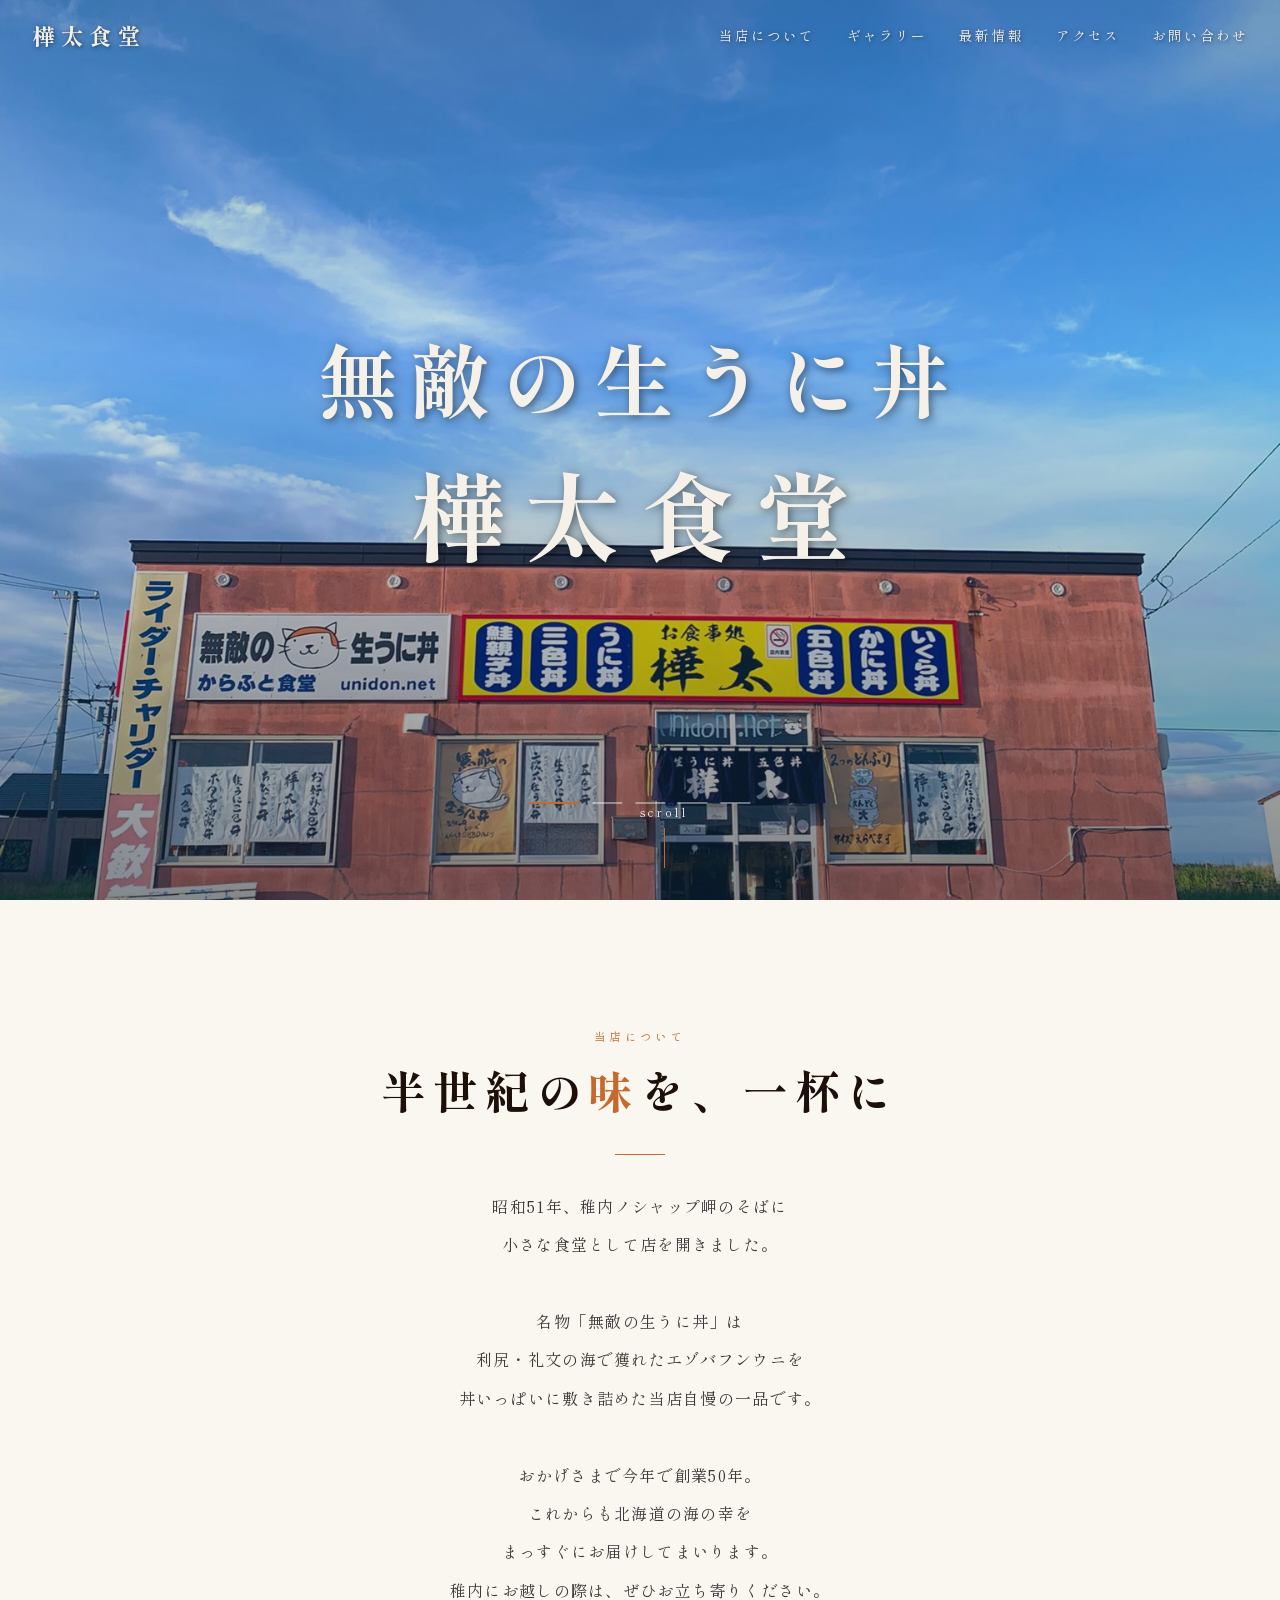
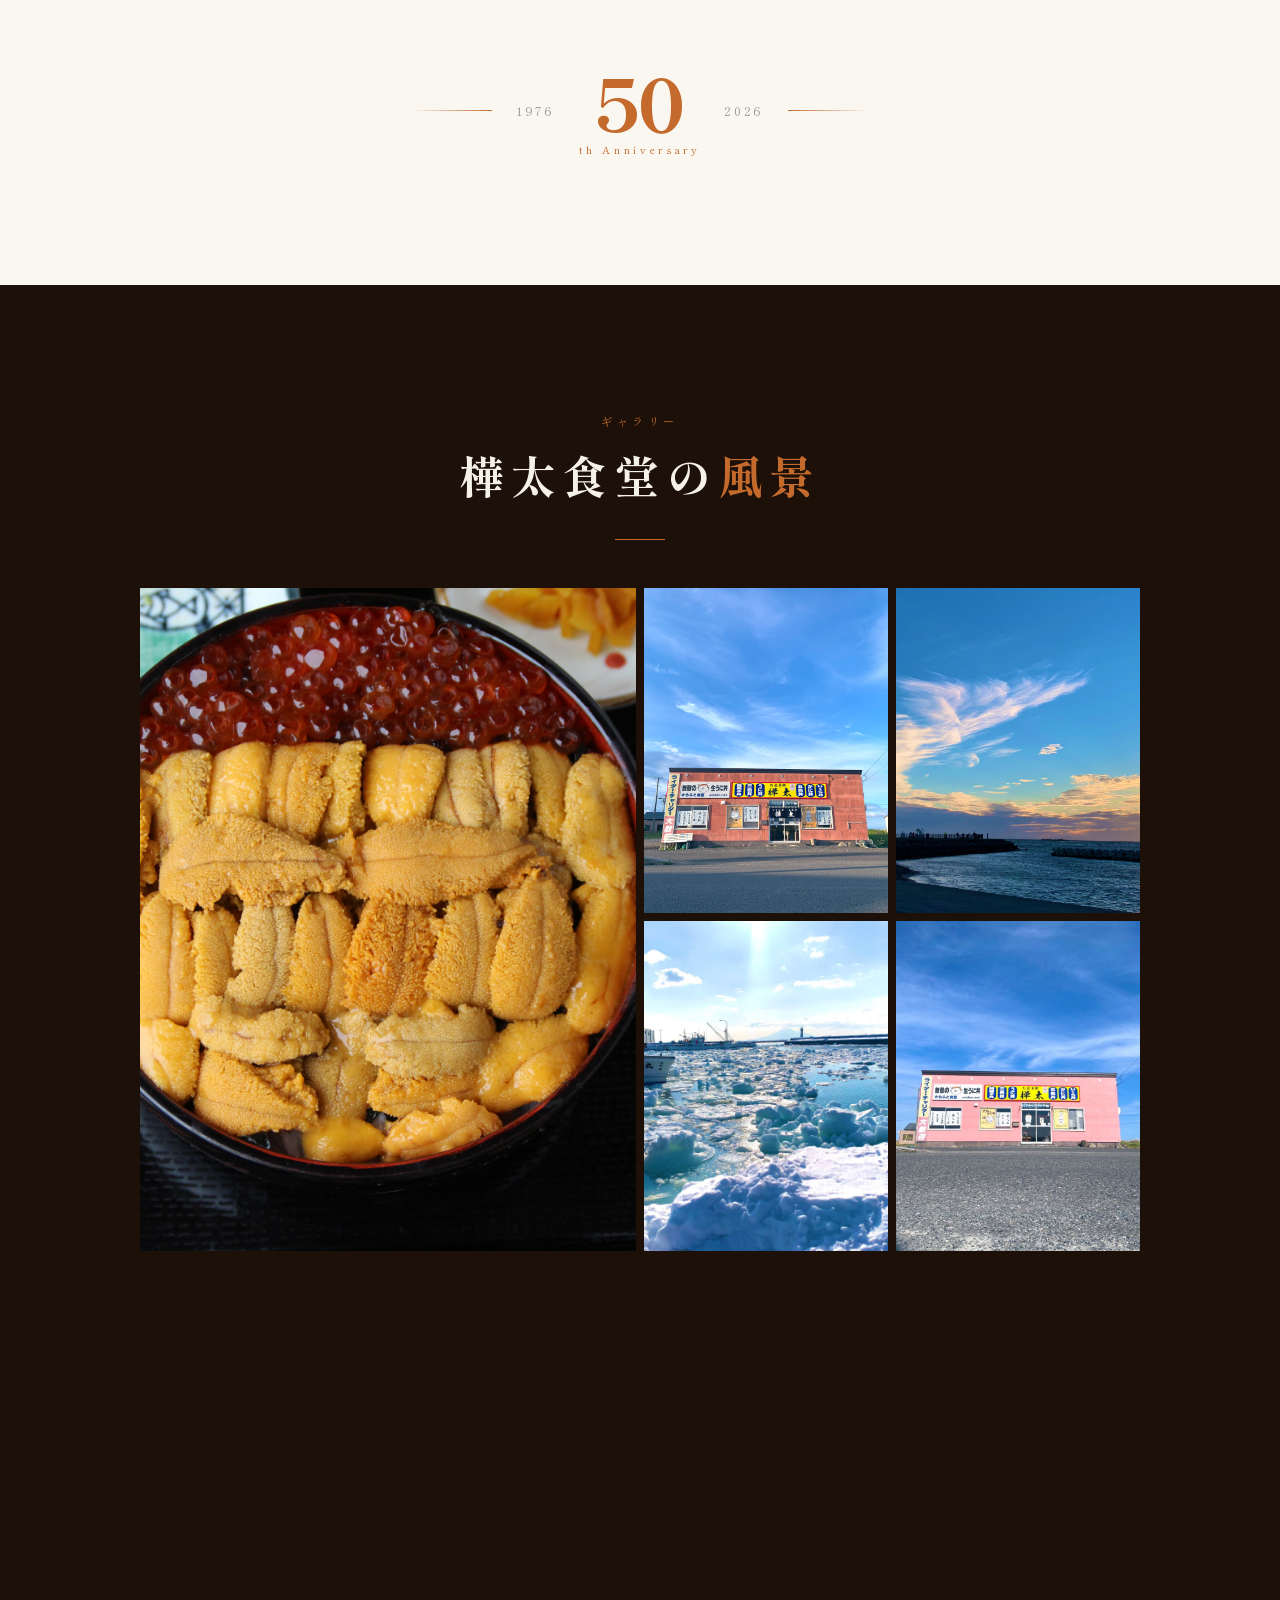
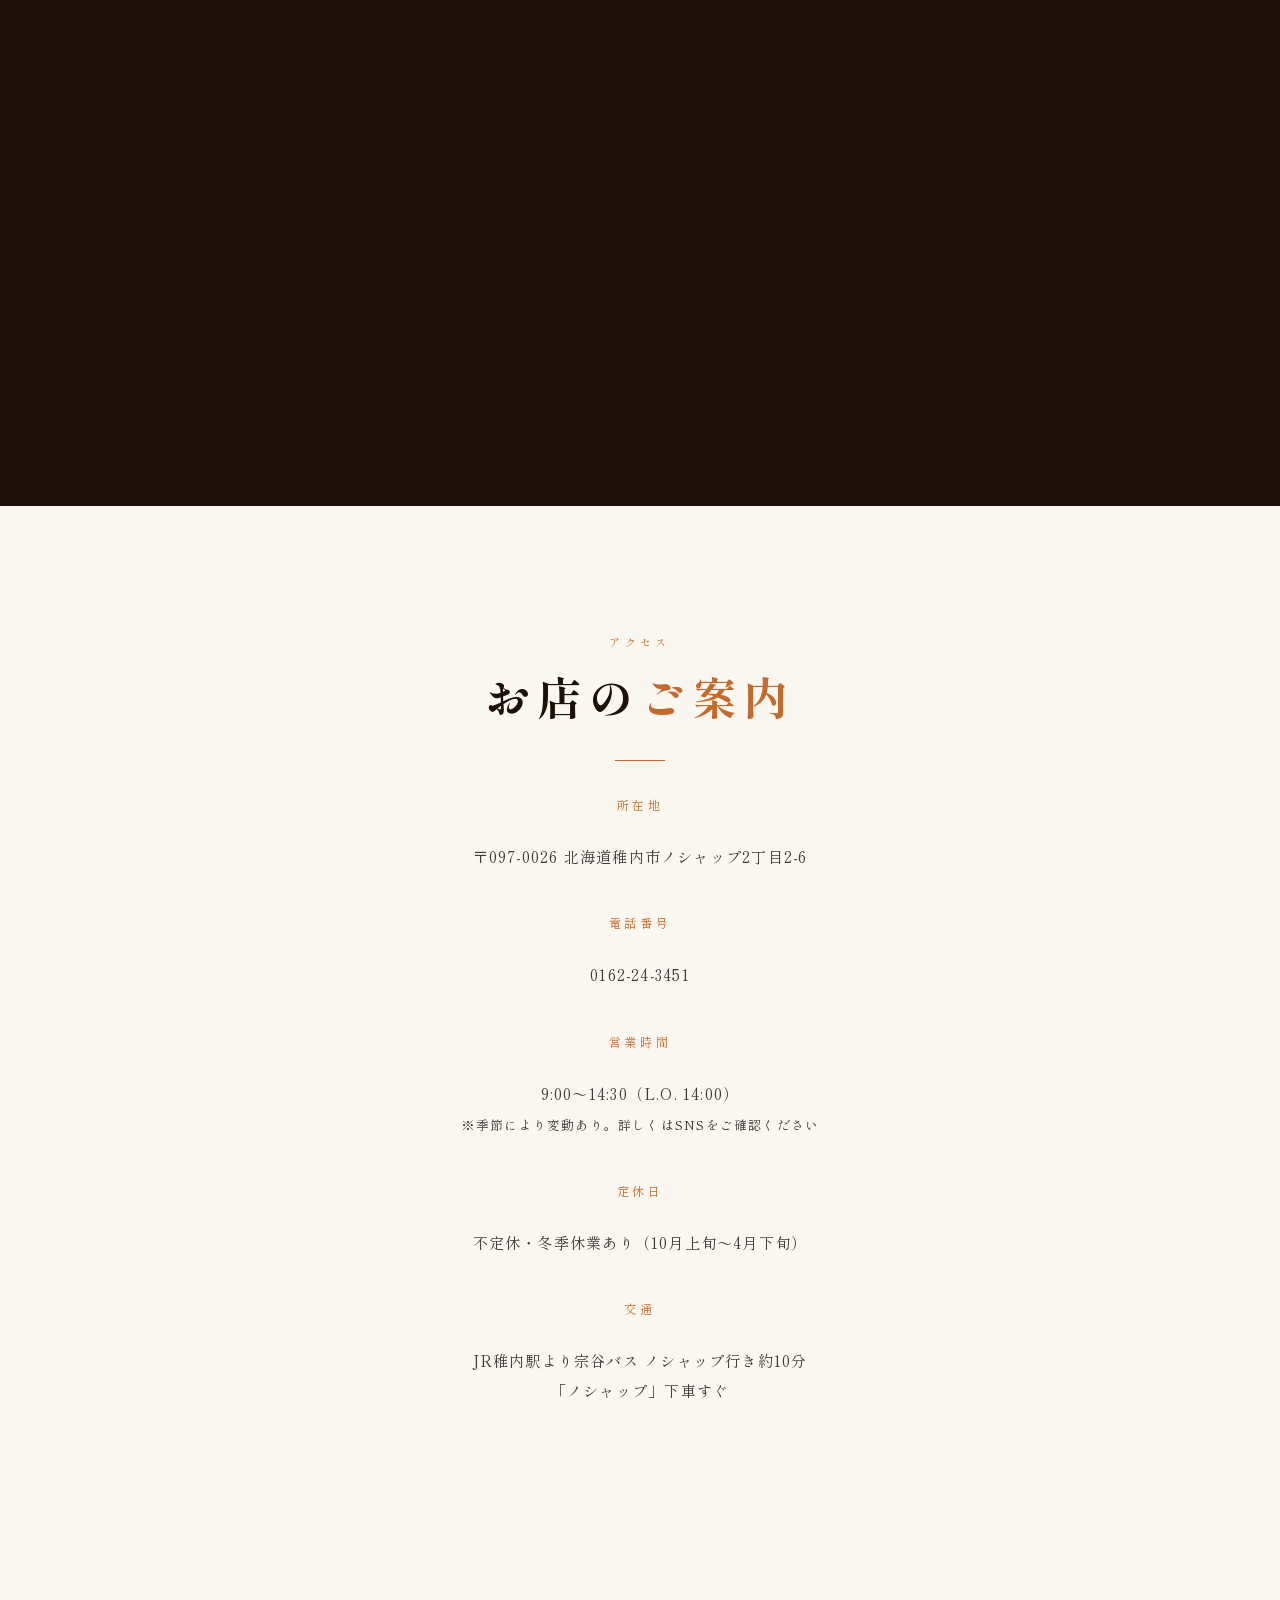
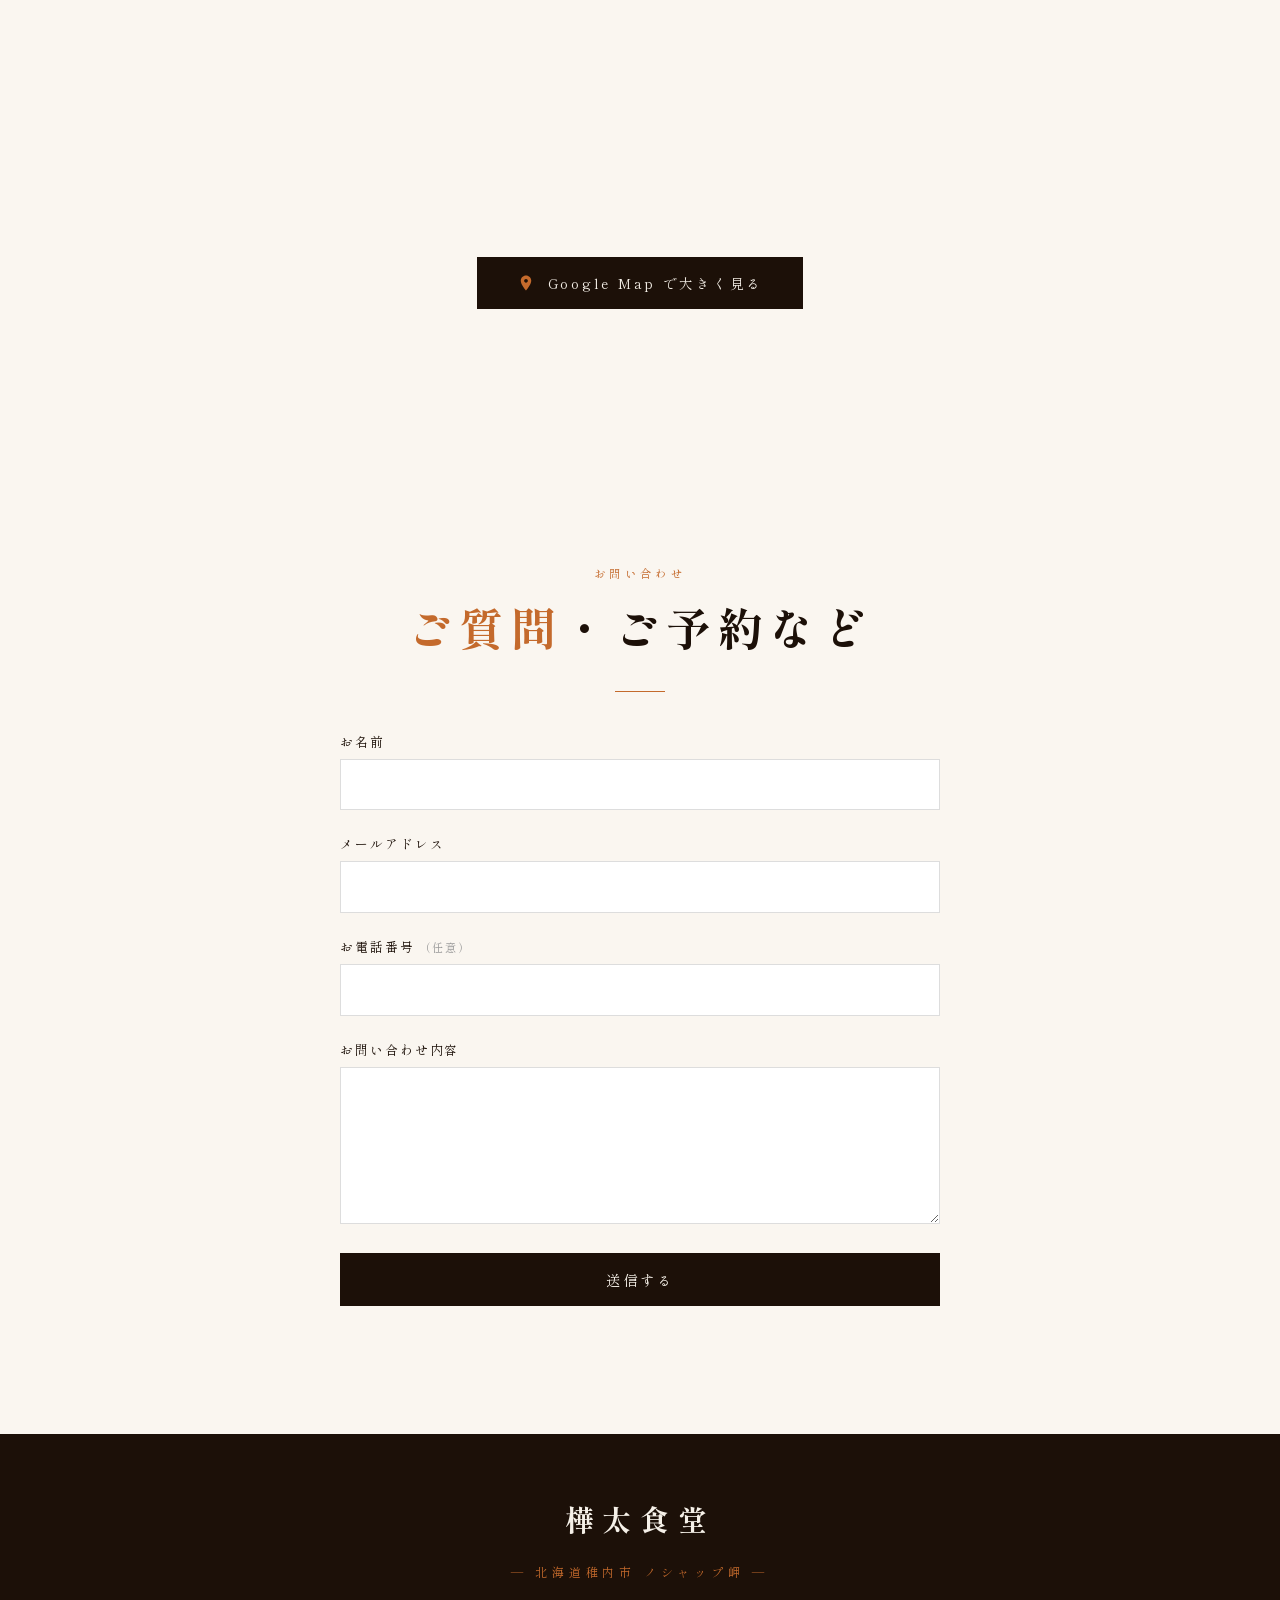
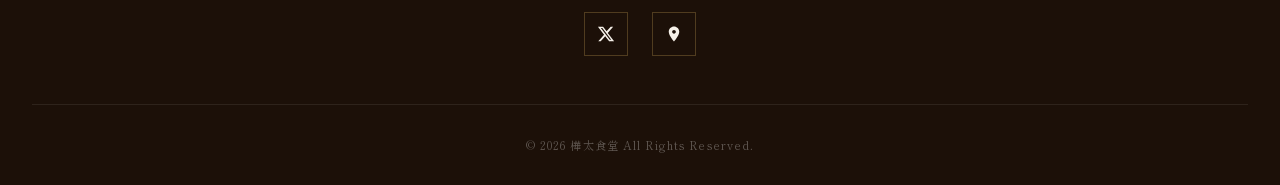
==== commit e5b5db77: "Xタイムラインをプロフィールカードに変更 X側の仕様変更によりタイムライン埋め込みはログイン済ユーザーにしか 表示されないため、Xプロフィールへのリンクカードに切り替え。 外部スクリプト不要で即時表示" ====
--- a/unidon.jpプロジェクト/index.html
+++ b/unidon.jpプロジェクト/index.html
@@ -435,37 +435,8 @@
     .twitter-embed {
       background: var(--color-cream);
       border-radius: 8px;
-      padding: 1rem;
-      max-width: 550px;
-      max-height: 600px;
-      overflow-y: auto;
+      max-width: 400px;
       margin: 0 auto;
-      min-height: 200px;
-    }
-
-    .twitter-loading {
-      display: flex;
-      flex-direction: column;
-      align-items: center;
-      justify-content: center;
-      gap: 1rem;
-      padding: 3rem 1rem;
-      color: #999;
-      font-size: 0.8rem;
-      letter-spacing: 0.1em;
-    }
-
-    .twitter-loading-spinner {
-      width: 24px;
-      height: 24px;
-      border: 2px solid #e0e0e0;
-      border-top-color: var(--color-gold);
-      border-radius: 50%;
-      animation: twitterSpin 0.8s linear infinite;
-    }
-
-    @keyframes twitterSpin {
-      to { transform: rotate(360deg); }
     }
 
     .sns-fallback-card {
@@ -908,26 +879,15 @@
       <h2 class="section-title">最新<span class="accent">情報</span></h2>
       <div class="gold-line"></div>
       <p class="sns-text">営業日や仕入れ状況など、最新のお知らせはXでお届けしています。</p>
-      <div class="twitter-embed" id="twitter-container">
-        <div class="twitter-loading" id="twitter-loading">
-          <div class="twitter-loading-spinner"></div>
-          <span>読み込み中…</span>
-        </div>
-        <a class="twitter-timeline"
-           data-height="500"
-           data-theme="light"
-           data-lang="ja"
-           href="https://twitter.com/karafuto_">@karafuto_ のポスト</a>
-        <div id="twitter-fallback" style="display:none;">
-          <a href="https://x.com/karafuto_" target="_blank" rel="noopener noreferrer" class="sns-fallback-card">
-            <div class="sns-fallback-icon">
-              <svg width="28" height="28" viewBox="0 0 24 24"><path d="M18.244 2.25h3.308l-7.227 8.26 8.502 11.24H16.17l-5.214-6.817L4.99 21.75H1.68l7.73-8.835L1.254 2.25H8.08l4.713 6.231zm-1.161 17.52h1.833L7.084 4.126H5.117z"/></svg>
-            </div>
-            <span class="sns-fallback-name">樺太食堂</span>
-            <span class="sns-fallback-handle">@karafuto_</span>
-            <span class="sns-fallback-cta">Xで最新情報をチェック →</span>
-          </a>
-        </div>
+      <div class="twitter-embed">
+        <a href="https://x.com/karafuto_" target="_blank" rel="noopener noreferrer" class="sns-fallback-card">
+          <div class="sns-fallback-icon">
+            <svg width="28" height="28" viewBox="0 0 24 24"><path d="M18.244 2.25h3.308l-7.227 8.26 8.502 11.24H16.17l-5.214-6.817L4.99 21.75H1.68l7.73-8.835L1.254 2.25H8.08l4.713 6.231zm-1.161 17.52h1.833L7.084 4.126H5.117z"/></svg>
+          </div>
+          <span class="sns-fallback-name">樺太食堂</span>
+          <span class="sns-fallback-handle">@karafuto_</span>
+          <span class="sns-fallback-cta">Xで最新情報をチェック →</span>
+        </a>
       </div>
     </div>
   </section>
@@ -1082,50 +1042,6 @@
 
     reveals.forEach(el => observer.observe(el));
 
-    // ── Xタイムライン遅延読み込み（スクロールで見えた時だけ読み込む） ──
-    (function() {
-      var snsSection = document.getElementById('sns');
-      var loaded = false;
-
-      var snsObserver = new IntersectionObserver(function(entries) {
-        if (entries[0].isIntersecting && !loaded) {
-          loaded = true;
-          snsObserver.disconnect();
-
-          var script = document.createElement('script');
-          script.src = 'https://platform.twitter.com/widgets.js';
-          script.charset = 'utf-8';
-          script.async = true;
-          document.body.appendChild(script);
-
-          // タイムライン読み込み完了チェック
-          var attempts = 0;
-          var check = setInterval(function() {
-            attempts++;
-            var container = document.getElementById('twitter-container');
-            var loading = document.getElementById('twitter-loading');
-            var fallback = document.getElementById('twitter-fallback');
-            var iframe = container && container.querySelector('iframe');
-
-            if (iframe) {
-              // タイムライン読み込み成功
-              clearInterval(check);
-              if (loading) loading.style.display = 'none';
-            } else if (attempts >= 10) {
-              // 10秒経っても読み込めなかった場合はフォールバック表示
-              clearInterval(check);
-              if (loading) loading.style.display = 'none';
-              if (fallback) fallback.style.display = 'block';
-              var timeline = container && container.querySelector('a.twitter-timeline');
-              if (timeline) timeline.style.display = 'none';
-            }
-          }, 1000);
-        }
-      }, { threshold: 0.1 });
-
-      if (snsSection) snsObserver.observe(snsSection);
-    })();
-
     // ── Show thank you banner when redirected after form submission ──
     (function() {
       try {
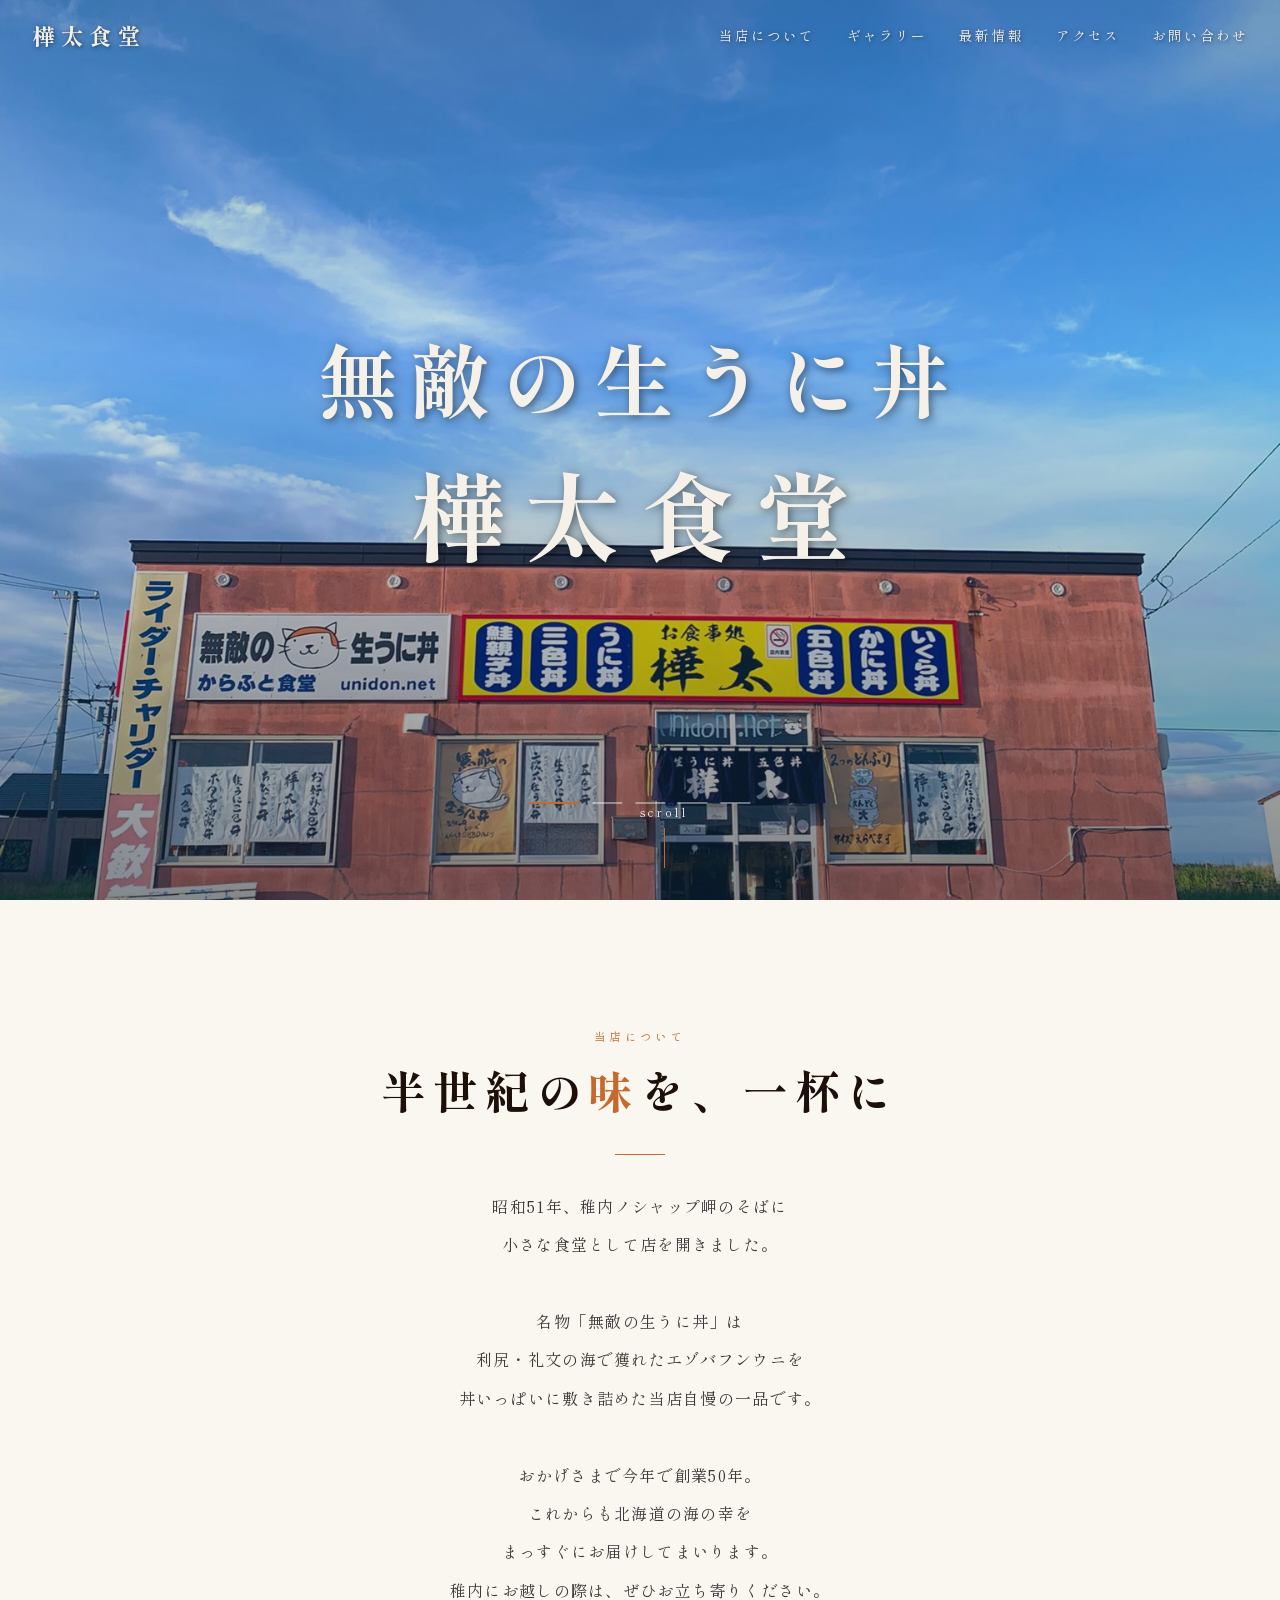
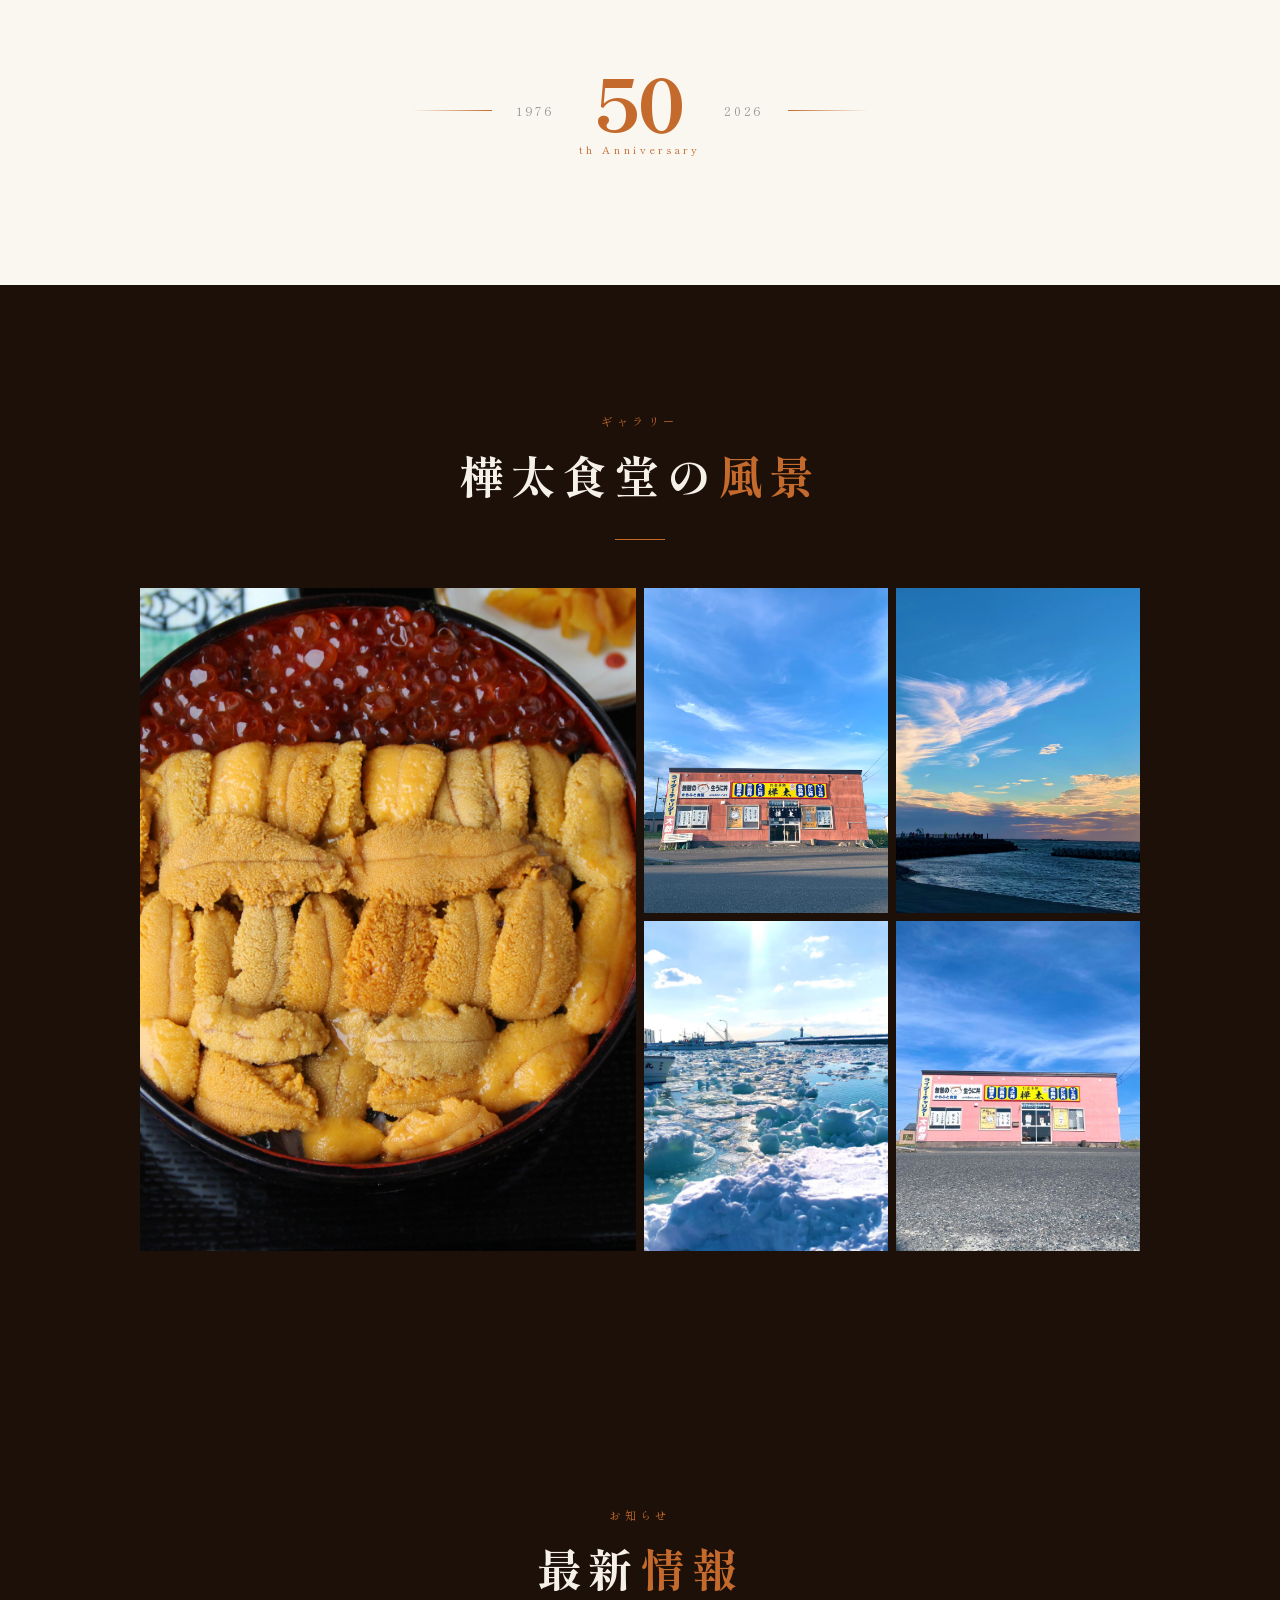
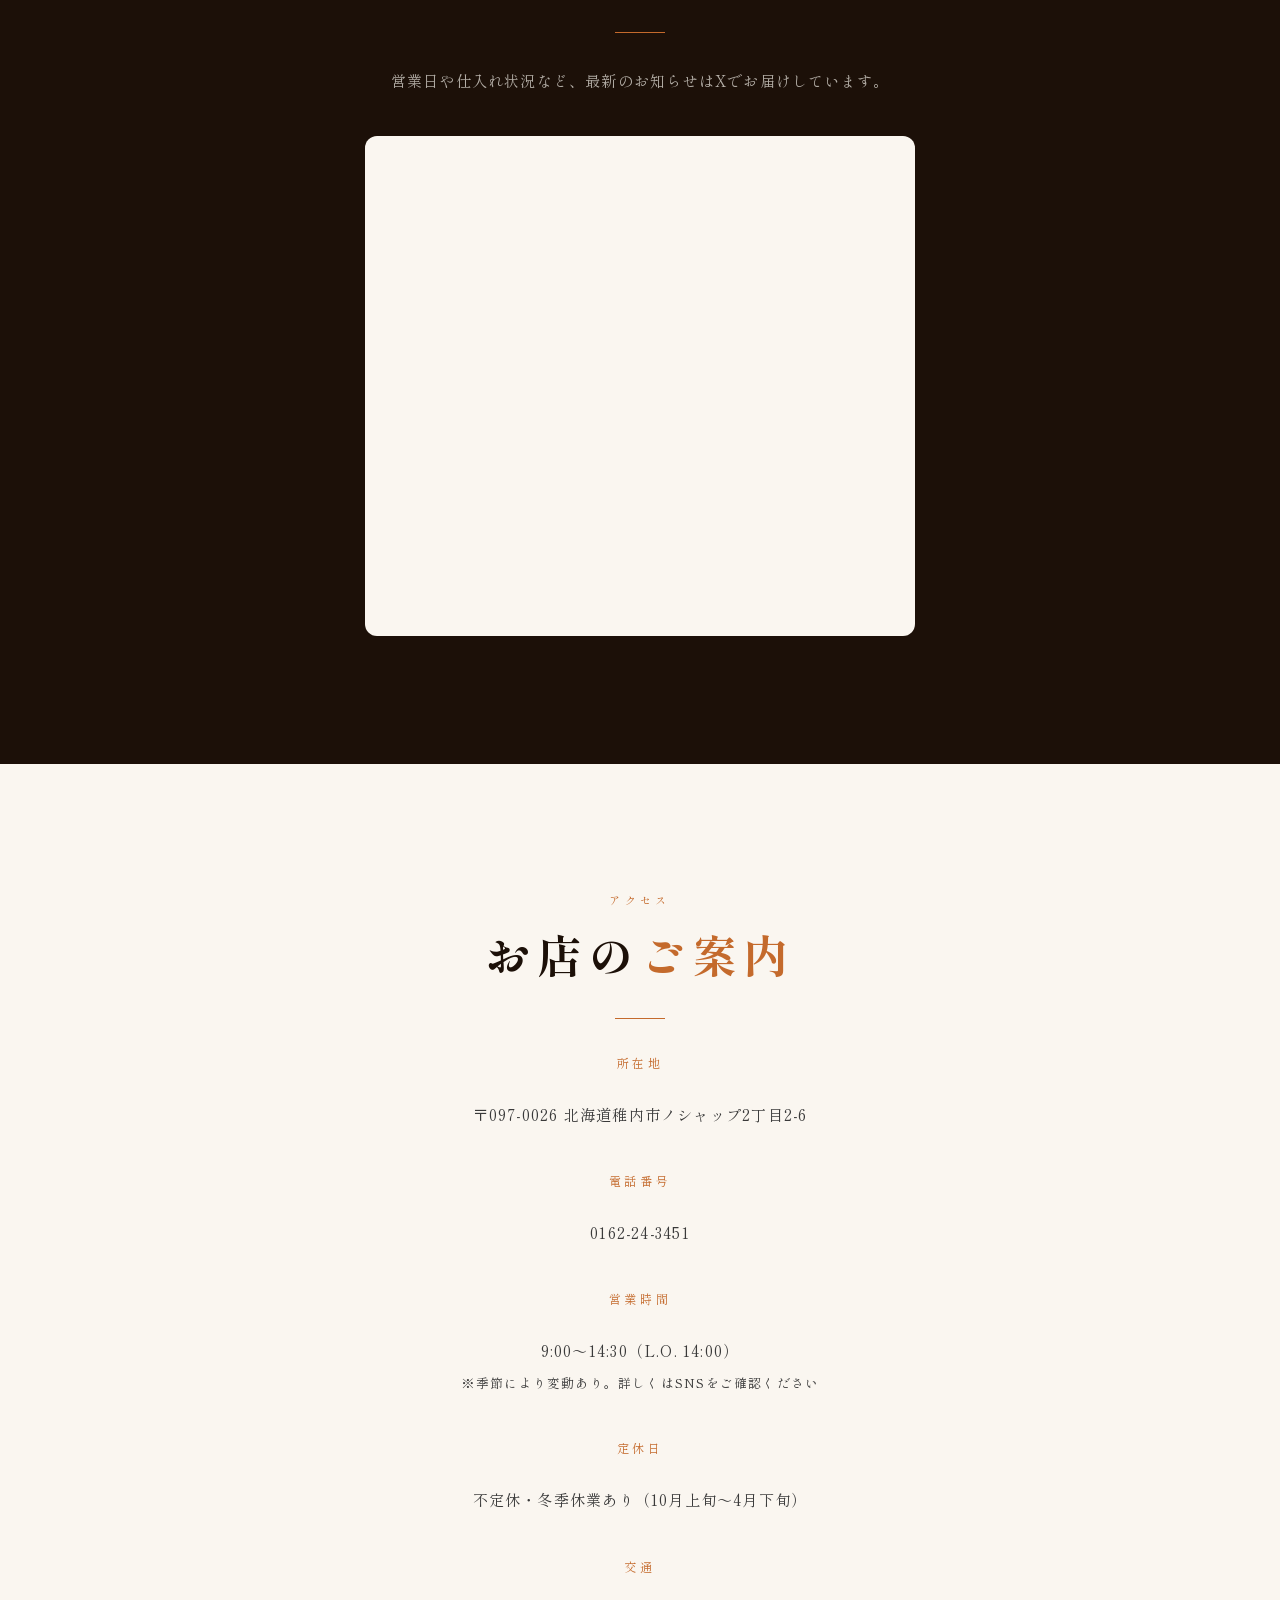
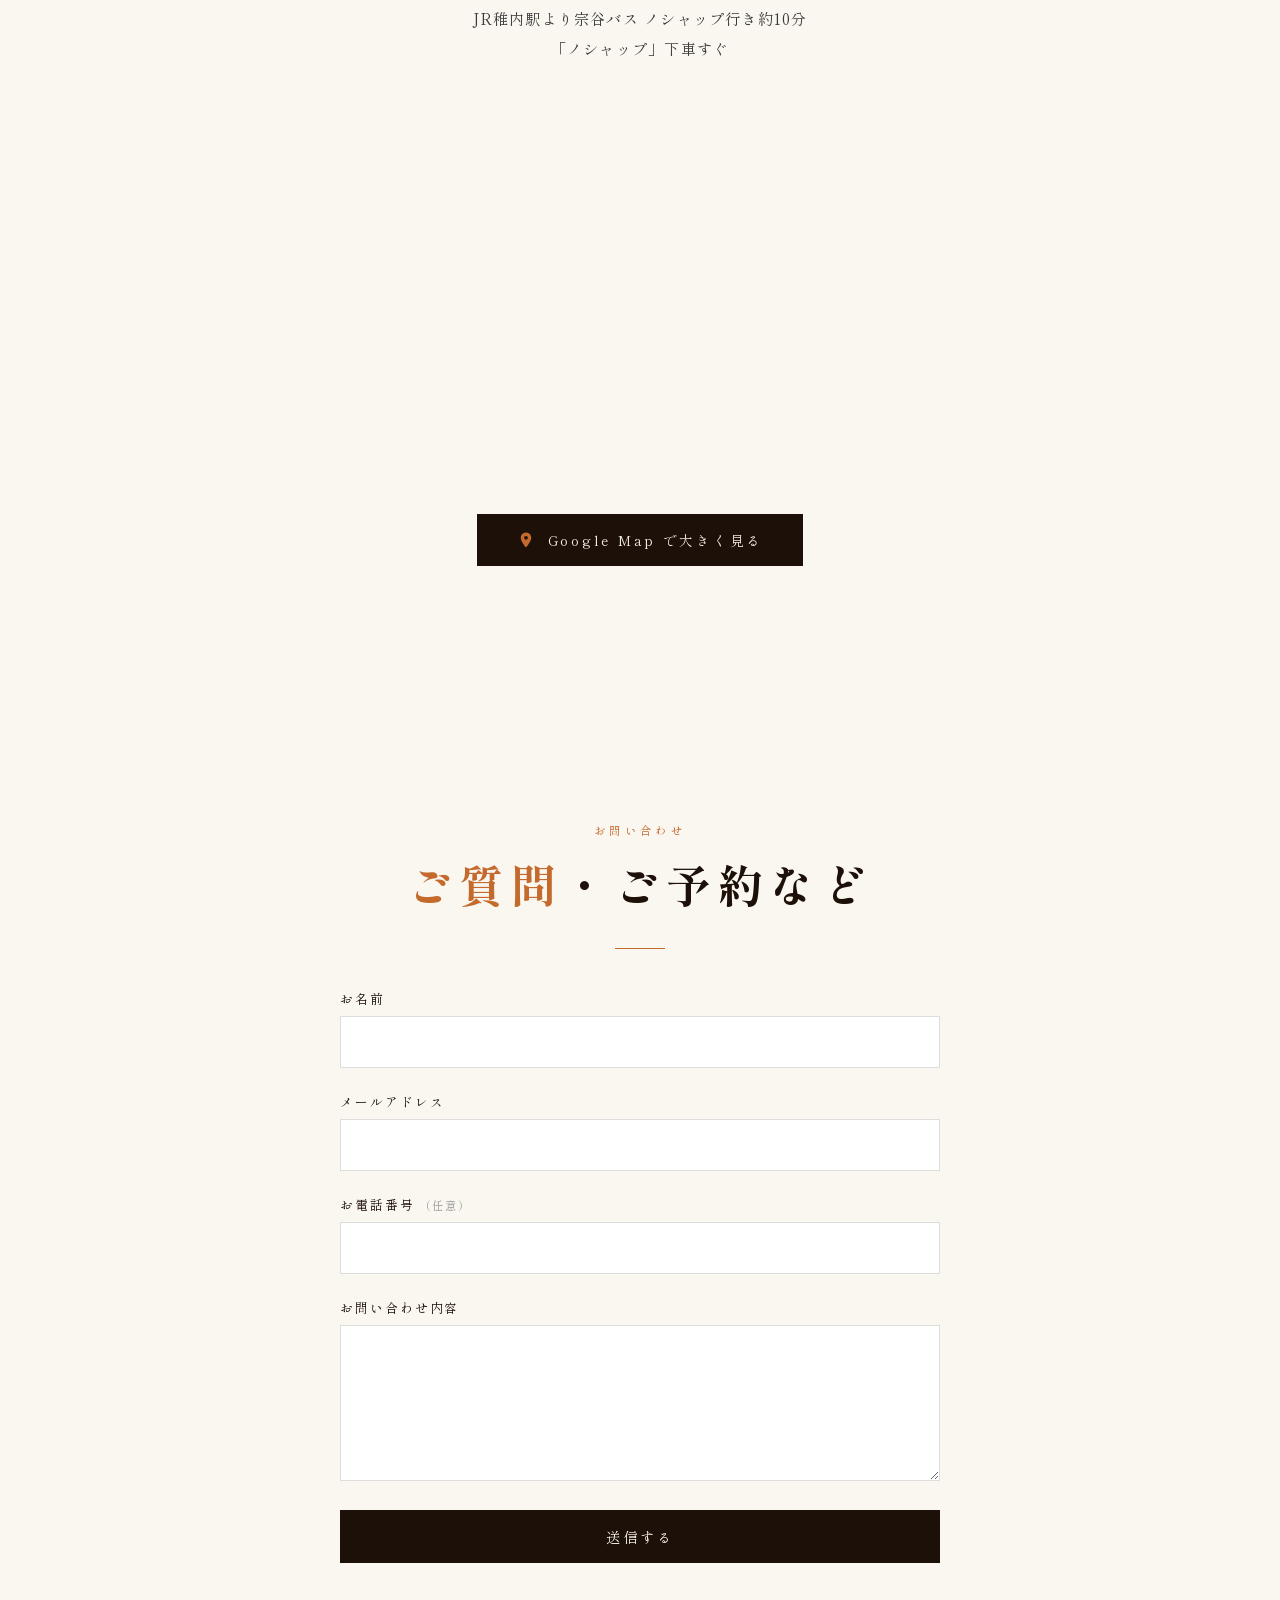
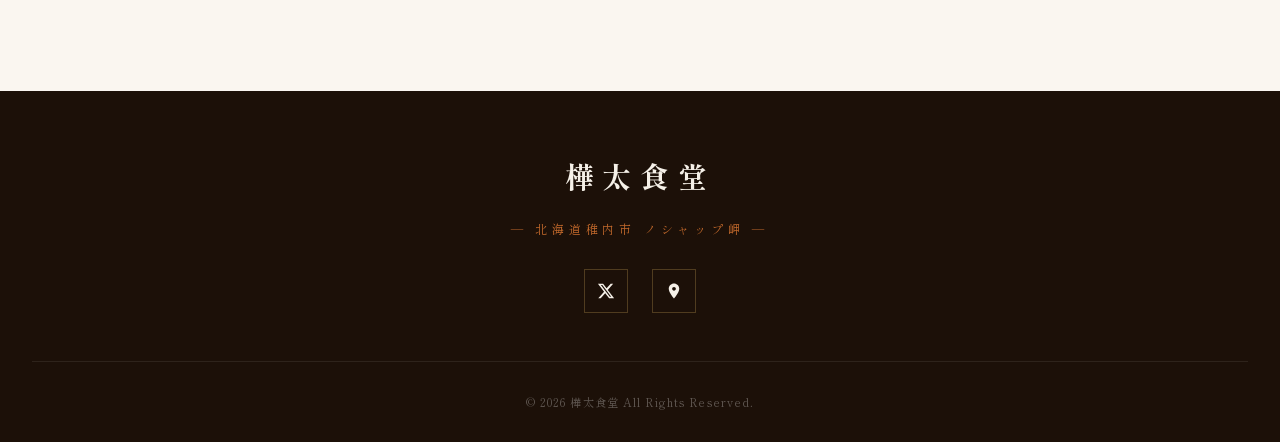
==== commit 0ebb8b95: "Xタイムラインをsyndication直接iframe埋め込みに変更 widgets.jsを使わずsyndication.twitter.comへ直接iframeで接続。 ログインなしでもタイムライン" ====
--- a/unidon.jpプロジェクト/index.html
+++ b/unidon.jpプロジェクト/index.html
@@ -434,9 +434,21 @@
 
     .twitter-embed {
       background: var(--color-cream);
-      border-radius: 8px;
-      max-width: 400px;
+      border-radius: 12px;
+      max-width: 550px;
       margin: 0 auto;
+      overflow: hidden;
+    }
+
+    .twitter-embed iframe {
+      display: block;
+      width: 100%;
+      height: 500px;
+      border: none;
+    }
+
+    .twitter-embed .sns-fallback-card {
+      display: none;
     }
 
     .sns-fallback-card {
@@ -879,7 +891,12 @@
       <h2 class="section-title">最新<span class="accent">情報</span></h2>
       <div class="gold-line"></div>
       <p class="sns-text">営業日や仕入れ状況など、最新のお知らせはXでお届けしています。</p>
-      <div class="twitter-embed">
+      <div class="twitter-embed" id="twitter-container">
+        <iframe
+          src="https://syndication.twitter.com/srv/timeline-profile/screen-name/karafuto_"
+          loading="lazy"
+          title="樺太食堂 Xタイムライン">
+        </iframe>
         <a href="https://x.com/karafuto_" target="_blank" rel="noopener noreferrer" class="sns-fallback-card">
           <div class="sns-fallback-icon">
             <svg width="28" height="28" viewBox="0 0 24 24"><path d="M18.244 2.25h3.308l-7.227 8.26 8.502 11.24H16.17l-5.214-6.817L4.99 21.75H1.68l7.73-8.835L1.254 2.25H8.08l4.713 6.231zm-1.161 17.52h1.833L7.084 4.126H5.117z"/></svg>
@@ -1042,6 +1059,32 @@
 
     reveals.forEach(el => observer.observe(el));
 
+    // ── Xタイムラインiframe読み込みフォールバック ──
+    (function() {
+      var iframe = document.querySelector('#twitter-container iframe');
+      var fallback = document.querySelector('#twitter-container .sns-fallback-card');
+      if (iframe && fallback) {
+        // iframeの読み込みエラー時にフォールバックカードを表示
+        iframe.addEventListener('error', function() {
+          iframe.style.display = 'none';
+          fallback.style.display = 'flex';
+        });
+        // 8秒経ってもiframe内にコンテンツがなければフォールバック
+        setTimeout(function() {
+          try {
+            // クロスオリジンのためcontentDocumentにアクセスできない場合、
+            // iframeの高さが極端に小さい＝読み込み失敗と判断
+            if (iframe.offsetHeight < 50) {
+              iframe.style.display = 'none';
+              fallback.style.display = 'flex';
+            }
+          } catch(e) {
+            // クロスオリジンエラーは正常（コンテンツが読み込まれている証拠）
+          }
+        }, 8000);
+      }
+    })();
+
     // ── Show thank you banner when redirected after form submission ──
     (function() {
       try {
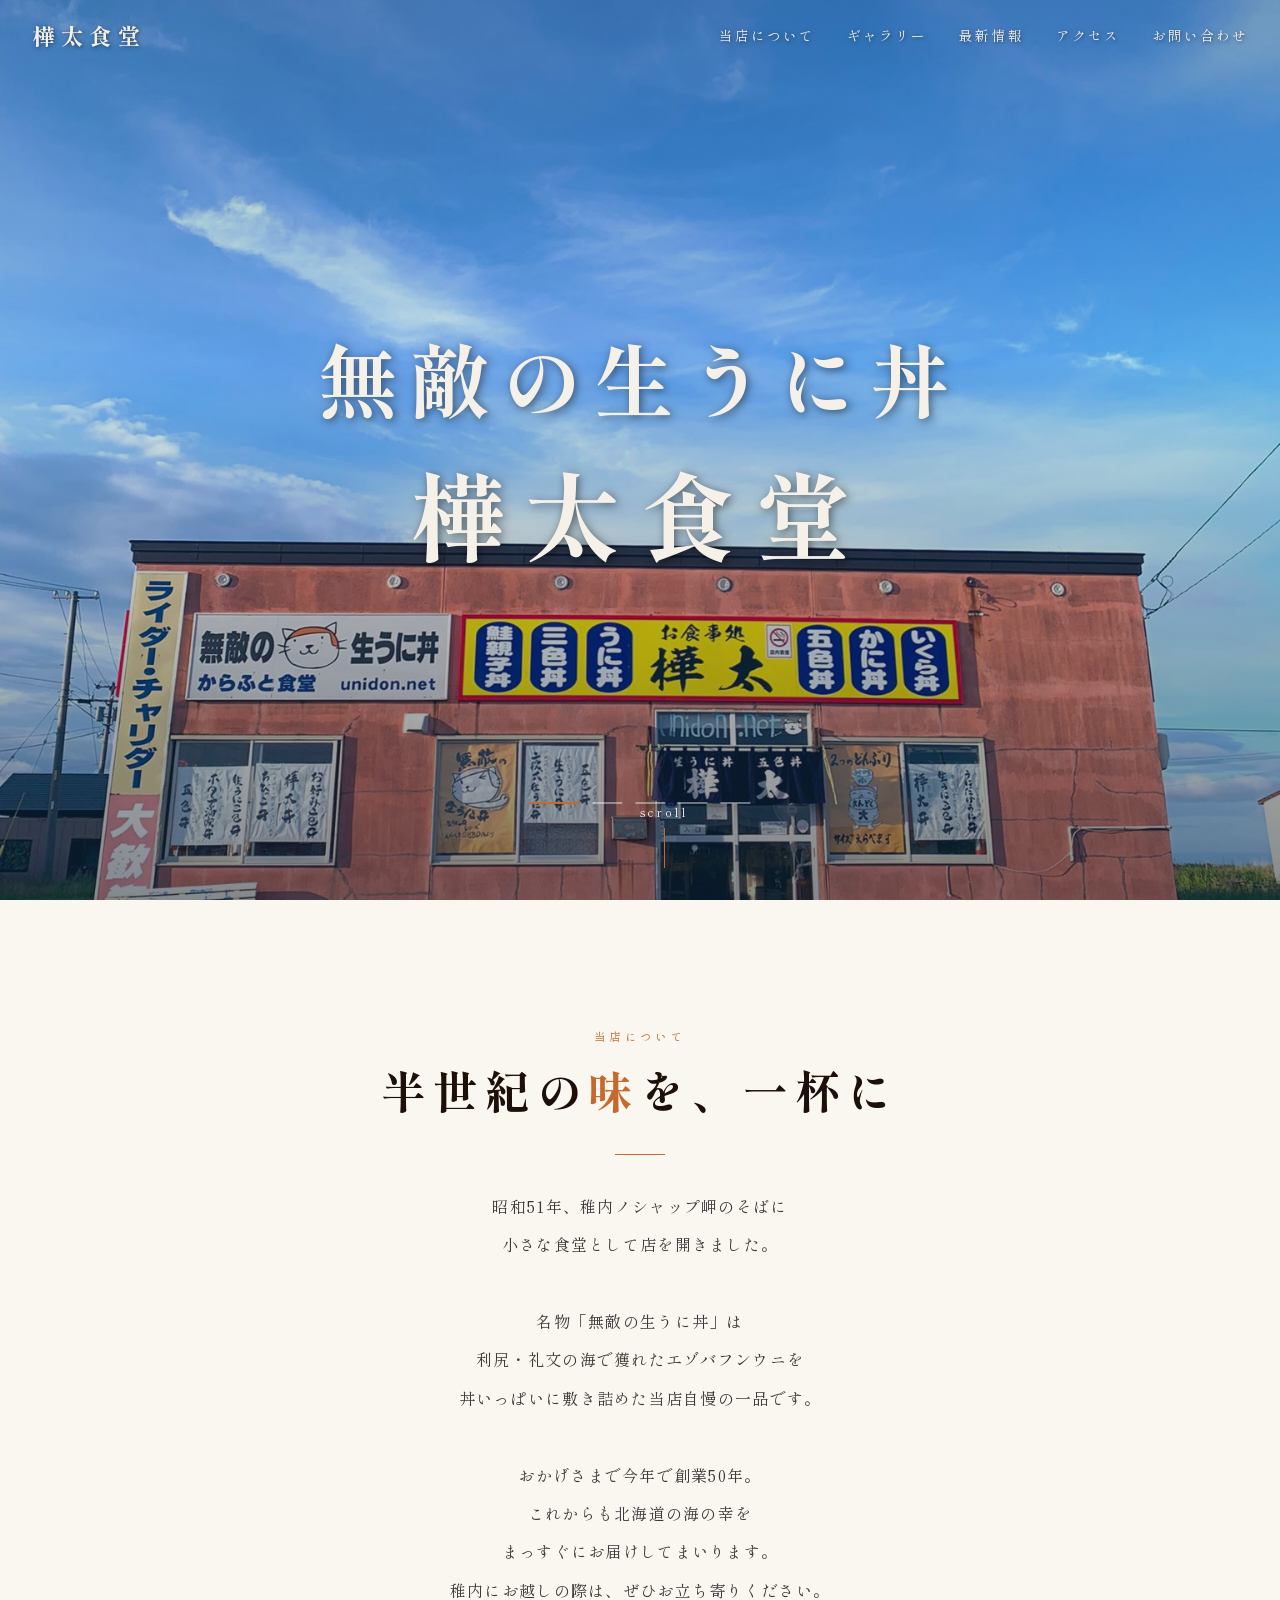
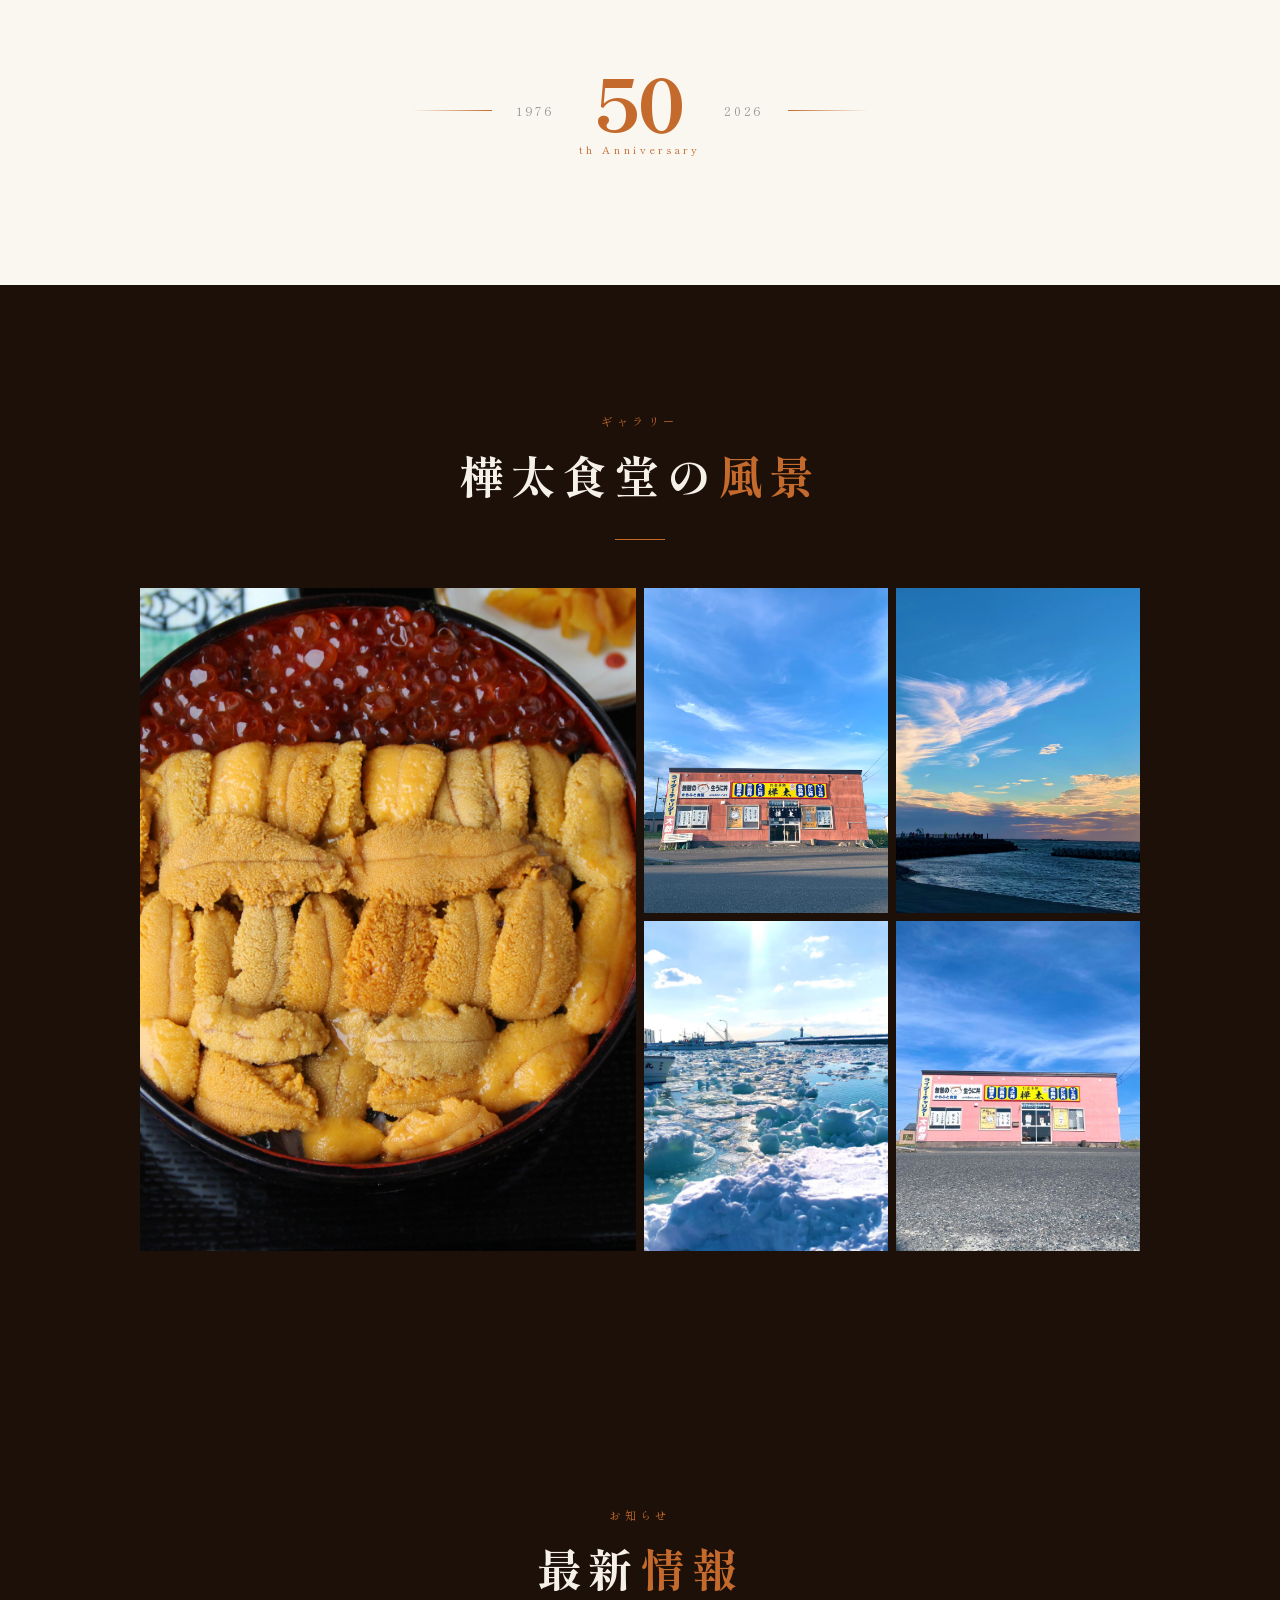
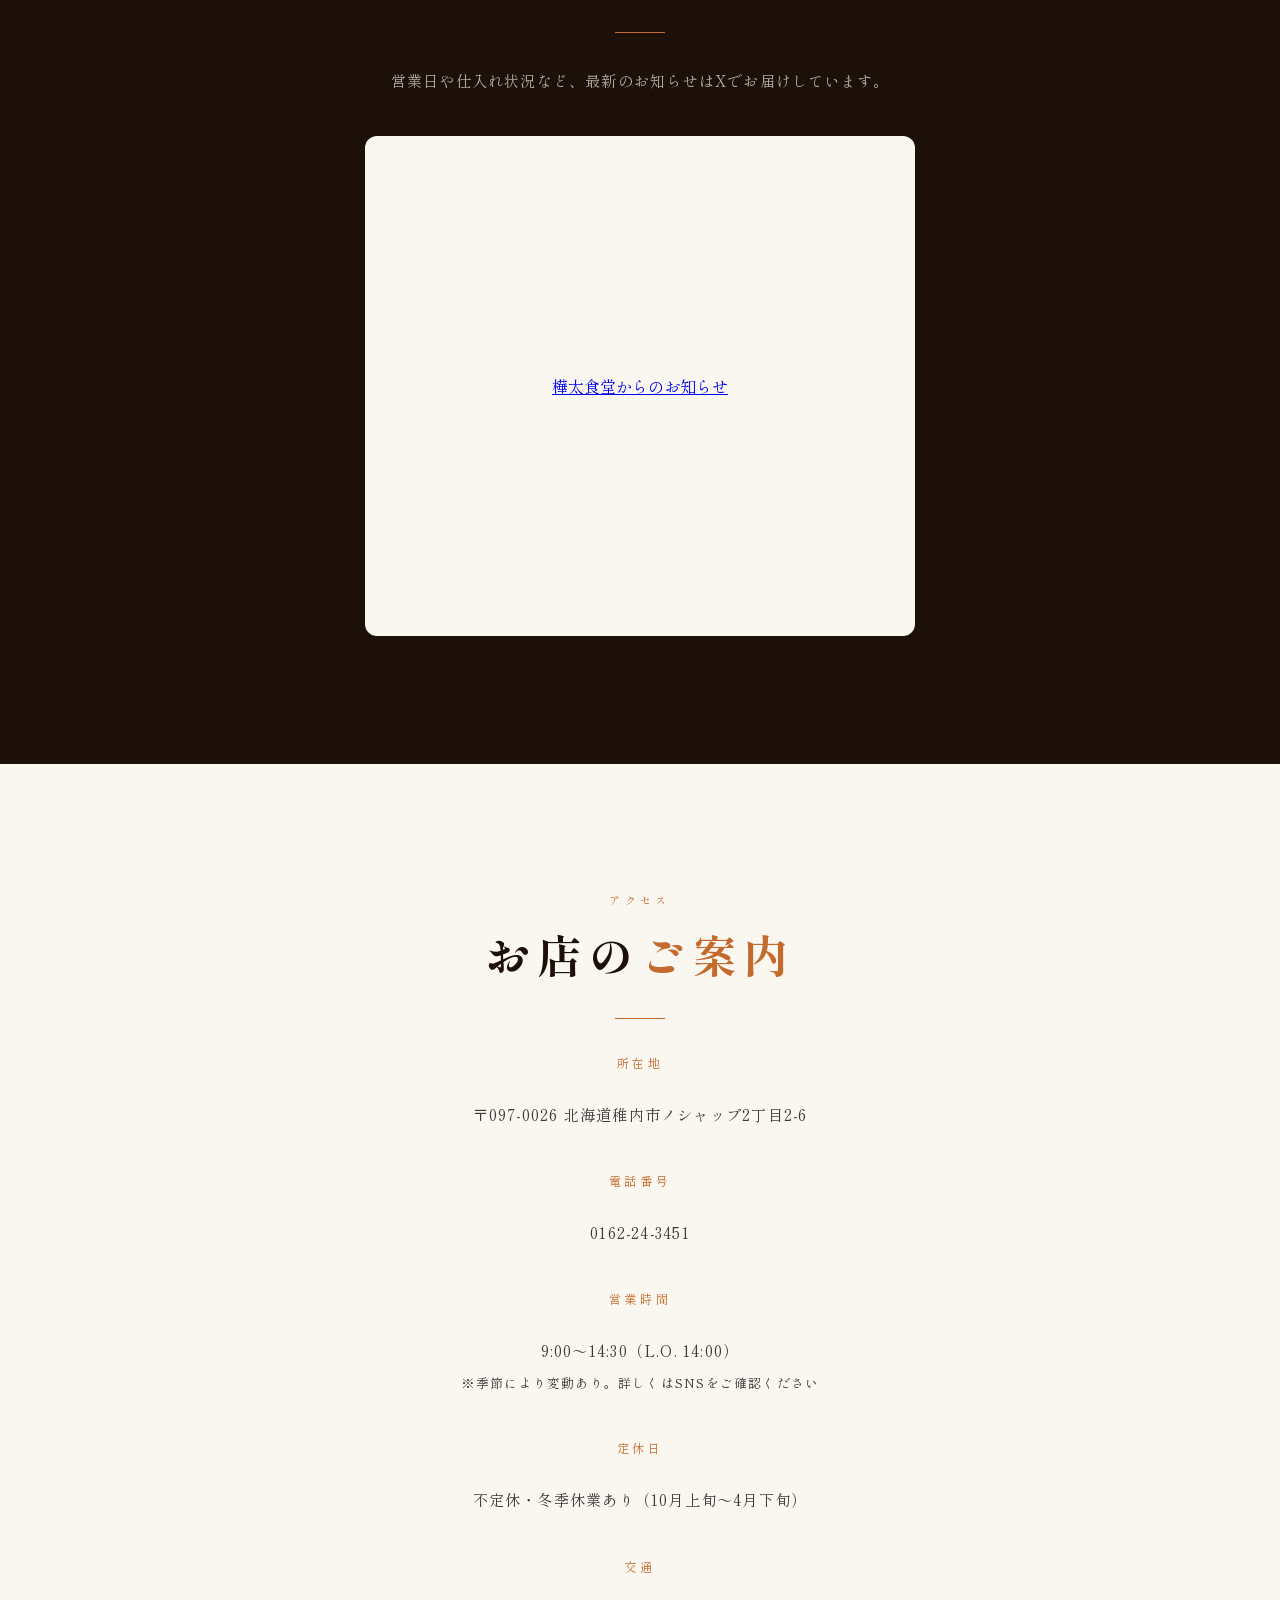
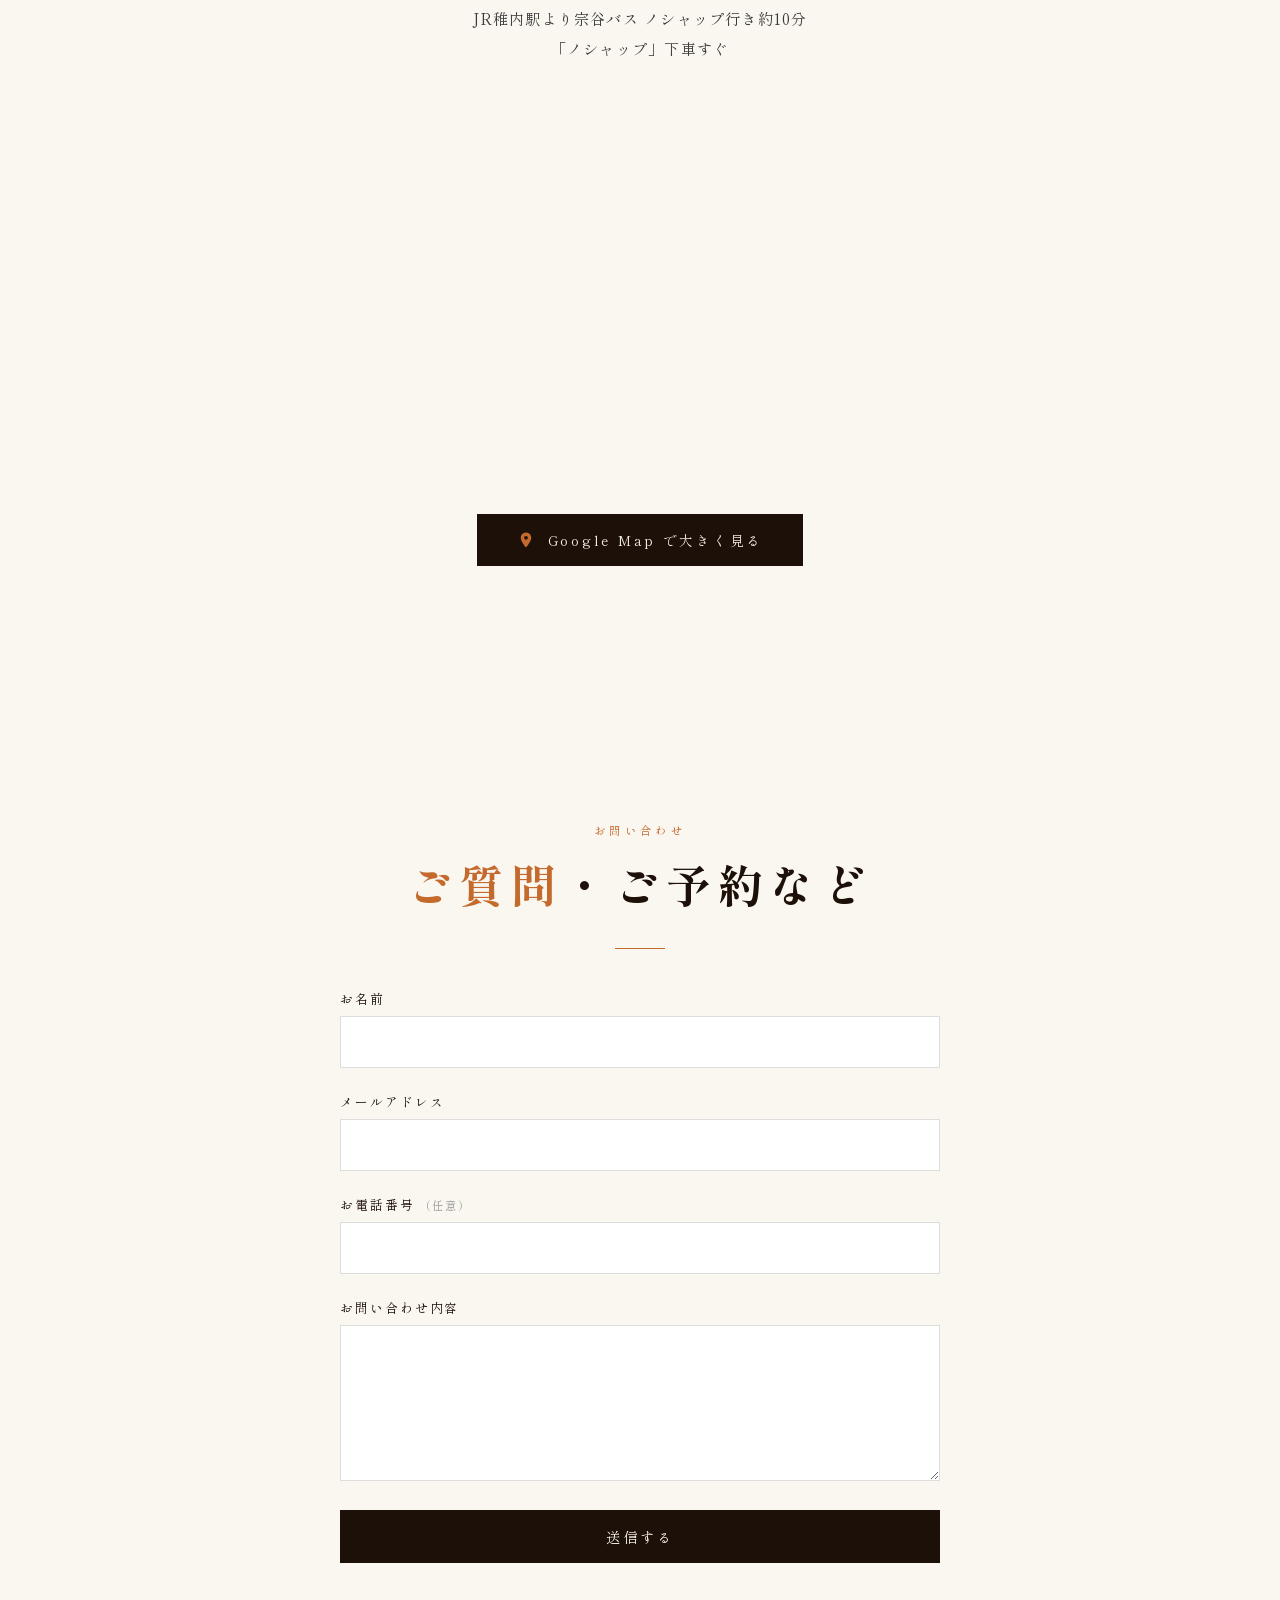
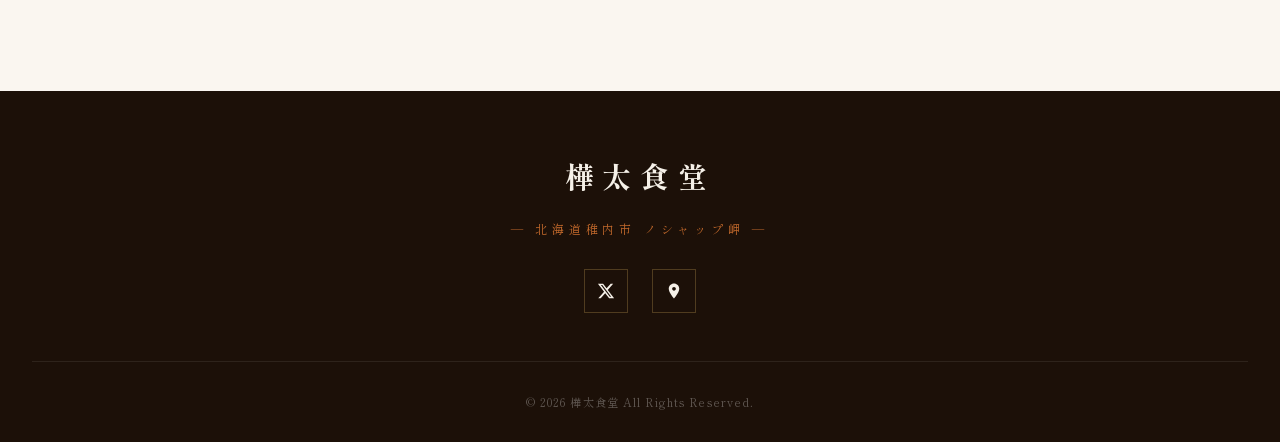
==== commit adc83a1d: "Xタイムライン読み込みを公式ウィジェットに修正 - syndication.twitter.comエンドポイントから公式ウィジェットAPIに変更 - platform.twitter.com/widg" ====
--- a/unidon.jpプロジェクト/index.html
+++ b/unidon.jpプロジェクト/index.html
@@ -13,6 +13,8 @@
   <meta name="viewport" content="width=device-width, initial-scale=1.0">
   <title>樺太食堂 | 北海道の海鮮丼 - 創業50周年</title>
   <meta name="description" content="北海道・樺太食堂。創業50周年を迎えた海鮮丼の名店。新鮮な北の幸をお届けします。">
+  <link rel="icon" type="image/jpeg" href="logo/niko.jpg">
+  <link rel="apple-touch-icon" href="logo/niko.jpg">
   <link rel="preconnect" href="https://fonts.googleapis.com">
   <link rel="preconnect" href="https://fonts.gstatic.com" crossorigin>
   <link href="https://fonts.googleapis.com/css2?family=Noto+Serif+JP:wght@400;700;900&family=Shippori+Mincho:wght@400;700;800&display=swap" rel="stylesheet">
@@ -438,55 +440,17 @@
       max-width: 550px;
       margin: 0 auto;
       overflow: hidden;
-    }
-
-    .twitter-embed iframe {
-      display: block;
-      width: 100%;
-      height: 500px;
-      border: none;
-    }
-
-    .twitter-embed .sns-fallback-card {
-      display: none;
-    }
-
-    .sns-fallback-card {
+      min-height: 500px;
       display: flex;
-      flex-direction: column;
       align-items: center;
-      gap: 0.8rem;
-      padding: 3rem 2rem;
-      text-decoration: none;
-      color: var(--color-deep);
-      transition: opacity 0.3s;
-    }
-
-    .sns-fallback-card:hover {
-      opacity: 0.7;
-    }
-
-    .sns-fallback-icon svg {
-      fill: var(--color-deep);
-    }
-
-    .sns-fallback-name {
-      font-size: 1.2rem;
-      font-weight: 700;
-      letter-spacing: 0.1em;
-    }
-
-    .sns-fallback-handle {
-      font-size: 0.85rem;
-      color: var(--color-gold);
-    }
-
-    .sns-fallback-cta {
-      margin-top: 0.5rem;
-      font-size: 0.8rem;
-      color: var(--color-gold);
-      letter-spacing: 0.1em;
-    }
+      justify-content: center;
+    }
+
+    .twitter-timeline {
+      width: 100% !important;
+      max-width: 100%;
+    }
+
 
     /* ── Access ── */
     .access {
@@ -892,18 +856,14 @@
       <div class="gold-line"></div>
       <p class="sns-text">営業日や仕入れ状況など、最新のお知らせはXでお届けしています。</p>
       <div class="twitter-embed" id="twitter-container">
-        <iframe
-          src="https://syndication.twitter.com/srv/timeline-profile/screen-name/karafuto_"
-          loading="lazy"
-          title="樺太食堂 Xタイムライン">
-        </iframe>
-        <a href="https://x.com/karafuto_" target="_blank" rel="noopener noreferrer" class="sns-fallback-card">
-          <div class="sns-fallback-icon">
-            <svg width="28" height="28" viewBox="0 0 24 24"><path d="M18.244 2.25h3.308l-7.227 8.26 8.502 11.24H16.17l-5.214-6.817L4.99 21.75H1.68l7.73-8.835L1.254 2.25H8.08l4.713 6.231zm-1.161 17.52h1.833L7.084 4.126H5.117z"/></svg>
-          </div>
-          <span class="sns-fallback-name">樺太食堂</span>
-          <span class="sns-fallback-handle">@karafuto_</span>
-          <span class="sns-fallback-cta">Xで最新情報をチェック →</span>
+        <a href="https://x.com/karafuto_?ref_src=twsrc%5Etfw"
+           class="twitter-timeline"
+           data-lang="ja"
+           data-height="500"
+           data-theme="light"
+           data-chrome="noheader nofooter noborders"
+           data-dnt="true">
+          樺太食堂からのお知らせ
         </a>
       </div>
     </div>
@@ -1059,30 +1019,25 @@
 
     reveals.forEach(el => observer.observe(el));
 
-    // ── Xタイムラインiframe読み込みフォールバック ──
+    // ── Xタイムライン読み込み ──
+    // X公式ウィジェットスクリプトを動的読み込み
     (function() {
-      var iframe = document.querySelector('#twitter-container iframe');
-      var fallback = document.querySelector('#twitter-container .sns-fallback-card');
-      if (iframe && fallback) {
-        // iframeの読み込みエラー時にフォールバックカードを表示
-        iframe.addEventListener('error', function() {
-          iframe.style.display = 'none';
-          fallback.style.display = 'flex';
-        });
-        // 8秒経ってもiframe内にコンテンツがなければフォールバック
-        setTimeout(function() {
-          try {
-            // クロスオリジンのためcontentDocumentにアクセスできない場合、
-            // iframeの高さが極端に小さい＝読み込み失敗と判断
-            if (iframe.offsetHeight < 50) {
-              iframe.style.display = 'none';
-              fallback.style.display = 'flex';
-            }
-          } catch(e) {
-            // クロスオリジンエラーは正常（コンテンツが読み込まれている証拠）
-          }
-        }, 8000);
-      }
+      window.twttr = (function(d, s, id) {
+        var js, fjs = d.getElementsByTagName(s)[0],
+          t = window.twttr || {};
+        if (d.getElementById(id)) return t;
+        js = d.createElement(s);
+        js.id = id;
+        js.src = "https://platform.twitter.com/widgets.js";
+        fjs.parentNode.insertBefore(js, fjs);
+
+        t._e = [];
+        t.ready = function(f) {
+          t._e.push(f);
+        };
+
+        return t;
+      }(document, "script", "twitter-wjs"));
     })();
 
     // ── Show thank you banner when redirected after form submission ──
